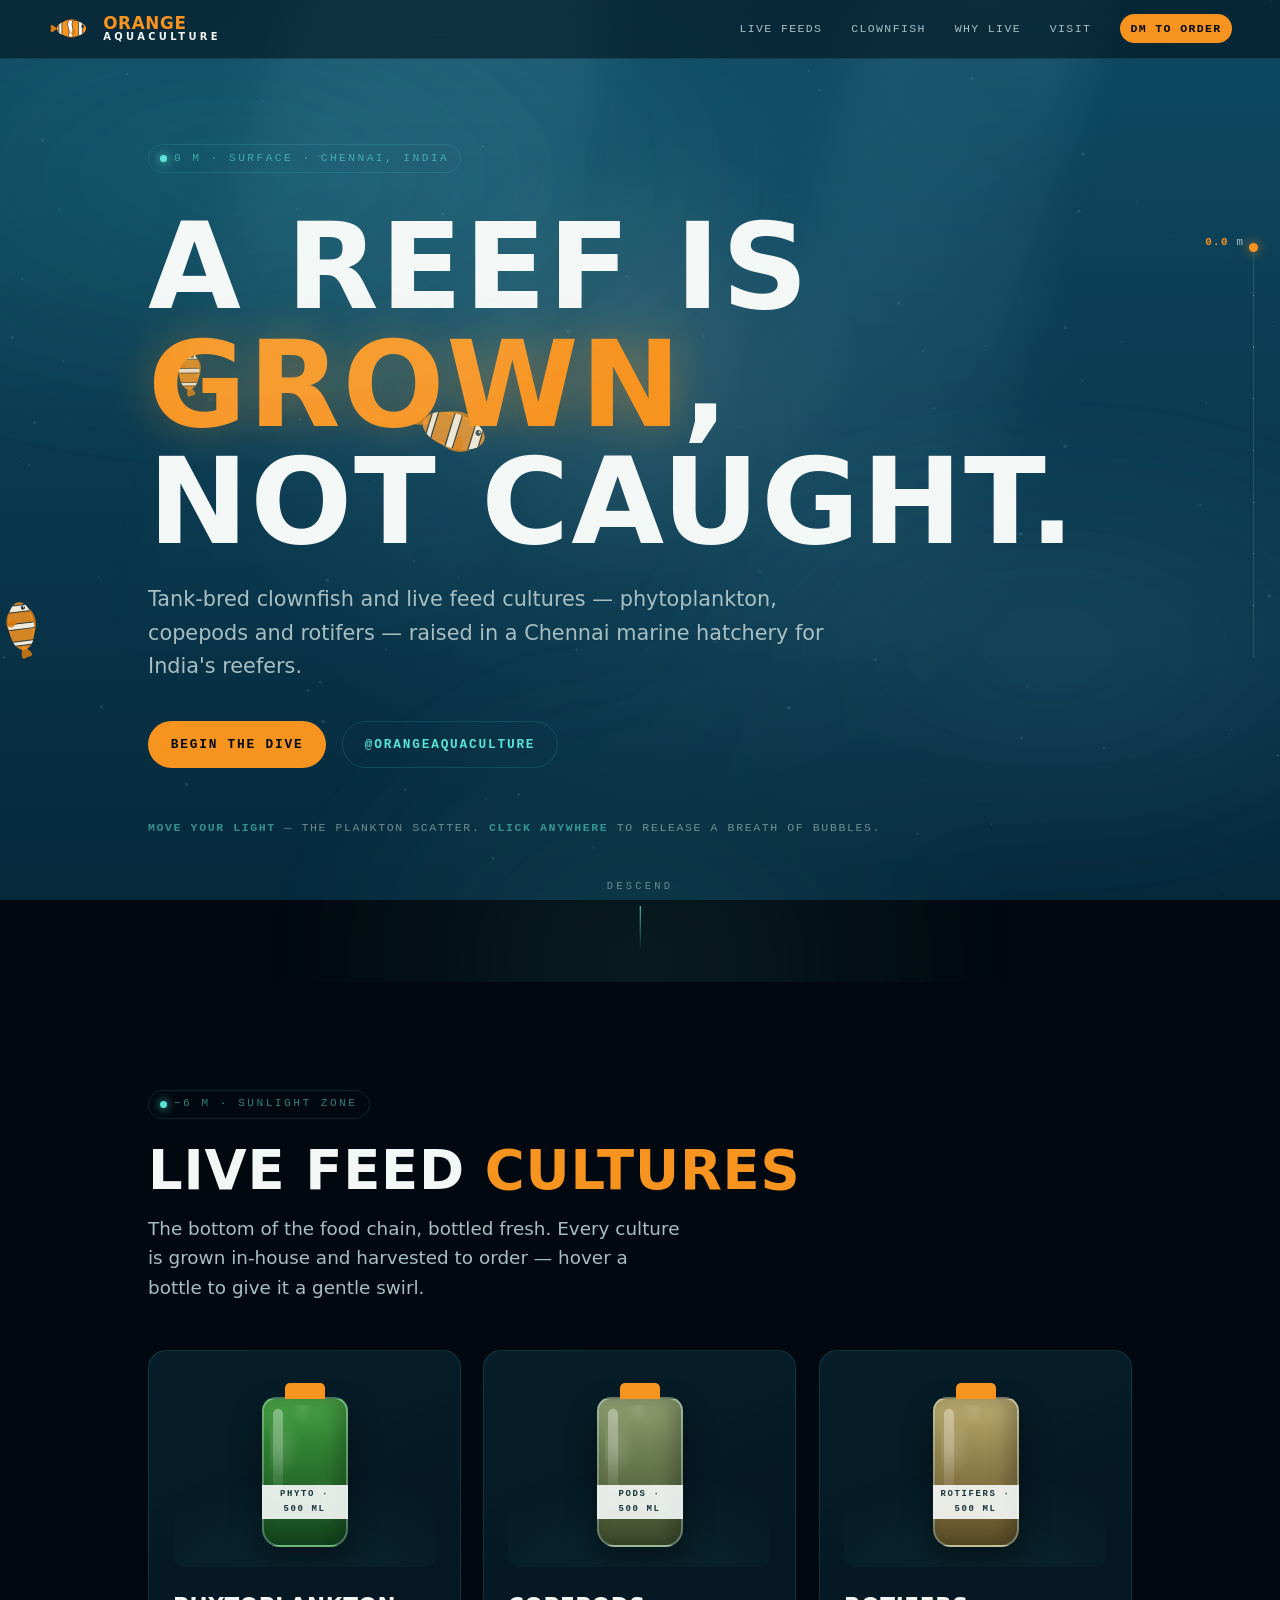
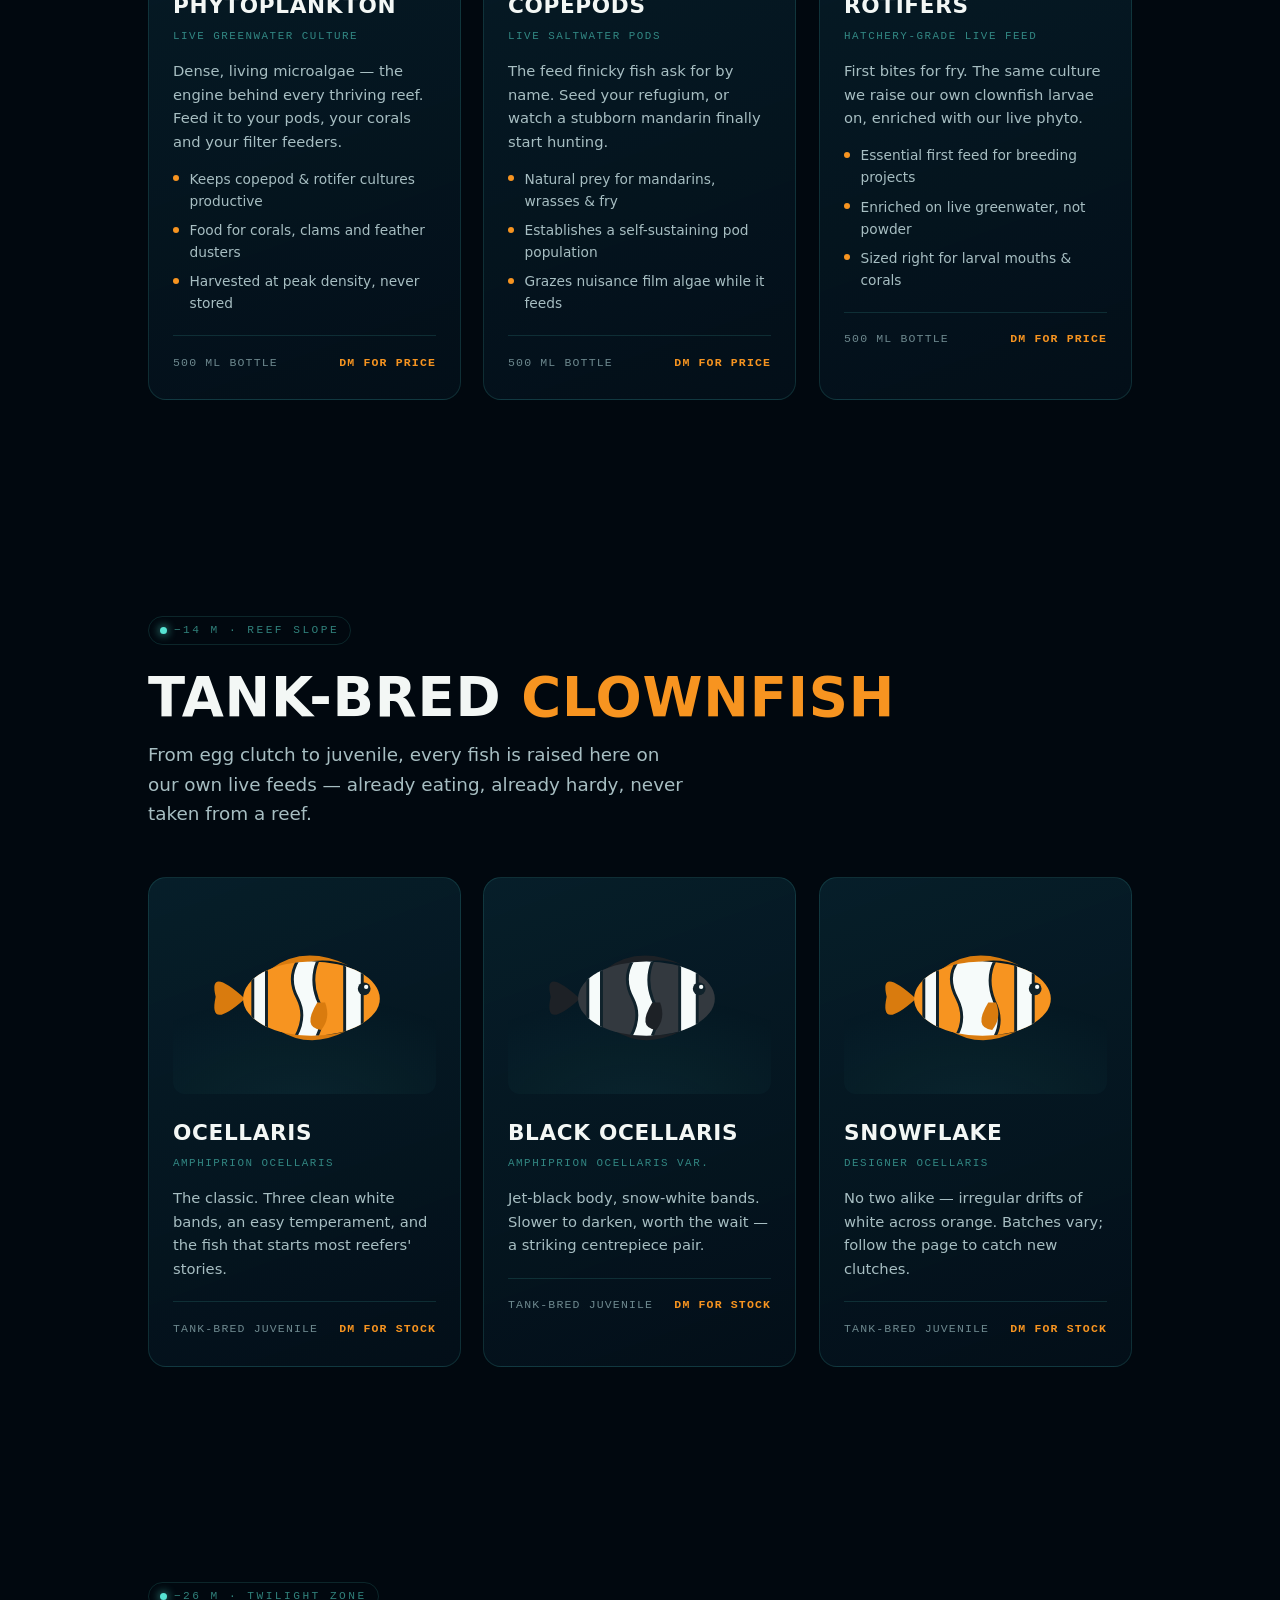
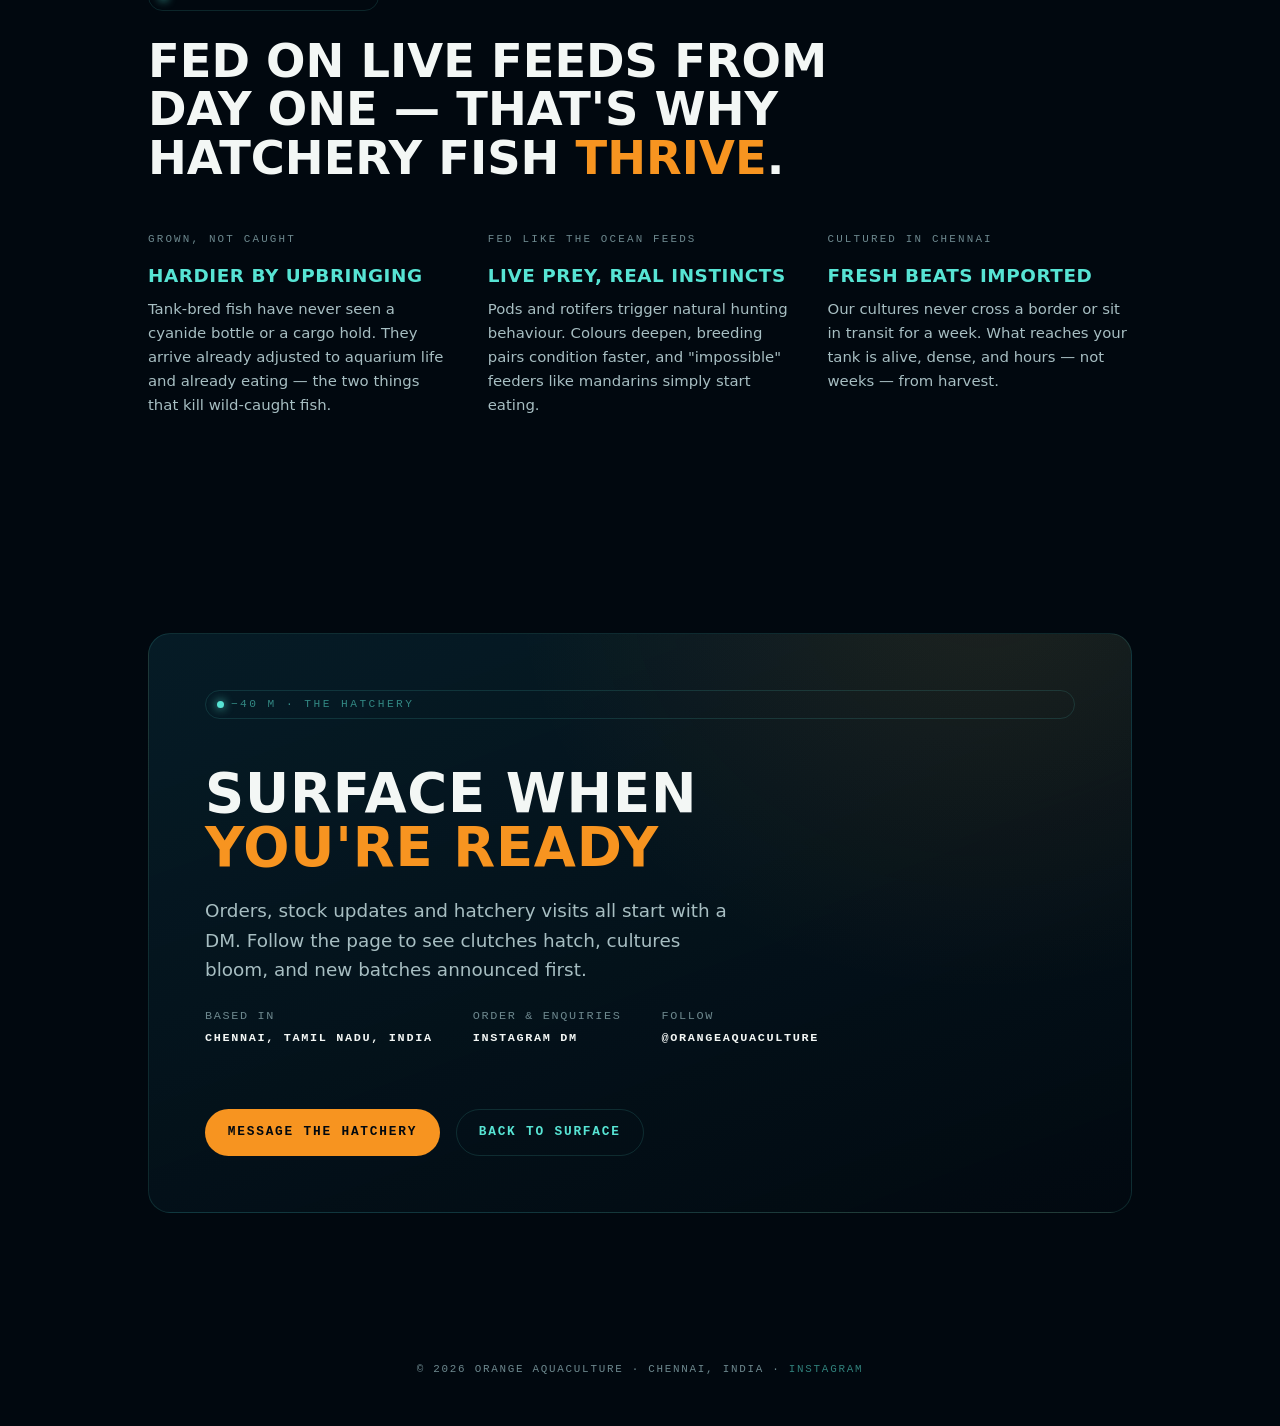
==== index.html @ 7bdb4c9e "Orange Aquaculture storefront concepts: the dive (/) and the hatchery journal (/plan-b) Co-Authored-" ====
<!doctype html>
<html lang="en">
<head>
<meta charset="utf-8">
<meta name="viewport" content="width=device-width, initial-scale=1">
<meta name="theme-color" content="#04121d">
<meta name="description" content="Orange Aquaculture — tank-bred clownfish and live feed cultures (phytoplankton, copepods, rotifers) raised in Chennai for India's marine aquarists.">
<title>Orange Aquaculture — Chennai Marine Hatchery &amp; Live Feeds</title>
<link rel="stylesheet" href="styles.css">
</head>
<body>

<div class="water" aria-hidden="true"></div>
<canvas id="sea" aria-hidden="true"></canvas>
<div class="torch" aria-hidden="true"></div>

<!-- shared defs: water refraction filter + clownfish symbol -->
<svg width="0" height="0" style="position:absolute" aria-hidden="true">
  <defs>
    <filter id="waterWobble" x="-15%" y="-15%" width="130%" height="130%">
      <feTurbulence type="fractalNoise" baseFrequency="0.014 0.026" numOctaves="2" seed="7" result="noise">
        <animate attributeName="baseFrequency" dur="7s"
          values="0.014 0.026;0.02 0.034;0.014 0.026" repeatCount="indefinite"/>
      </feTurbulence>
      <feDisplacementMap in="SourceGraphic" in2="noise" scale="9"/>
    </filter>

    <!-- nav-logo symbol: inline var() styles because CSS can't pierce <use> shadow trees -->
    <symbol id="clownfish" viewBox="0 0 210 120">
      <path style="fill:var(--fish-fin,#d97b0e)" d="M44,60 Q6,26 14,58 Q6,94 44,60 Z"/>
      <path style="fill:var(--fish-fin,#d97b0e)" d="M70,30 Q104,4 150,26 Q120,14 84,30 Z"/>
      <path style="fill:var(--fish-fin,#d97b0e)" d="M78,92 Q110,112 146,94 Q118,102 88,90 Z"/>
      <ellipse style="fill:var(--fish-body,#f79420)" cx="112" cy="60" rx="70" ry="38"/>
      <clipPath id="fishClipNav"><ellipse cx="112" cy="60" rx="70" ry="38"/></clipPath>
      <g clip-path="url(#fishClipNav)" style="fill:#f6fbfa;stroke:#10222b;stroke-width:3">
        <rect x="146" y="16" width="18" height="88" rx="9"/>
        <path d="M100,18 q-14,20 -2,42 q10,20 -4,42 l22,0 q12,-22 2,-42 q-8,-22 2,-42 Z"/>
        <rect x="52" y="26" width="14" height="70" rx="7"/>
      </g>
      <path style="fill:var(--fish-fin,#d97b0e)" d="M118,64 Q102,90 122,92 Q132,80 126,64 Z"/>
      <circle cx="166" cy="50" r="6.5" fill="#10222b"/>
      <circle cx="168" cy="48" r="2.2" fill="#f6fbfa"/>
    </symbol>
  </defs>
</svg>

<header class="nav">
  <a class="brand" href="#top" aria-label="Orange Aquaculture — home">
    <svg class="fish-svg" viewBox="0 0 210 120" aria-hidden="true"><use href="#clownfish"></use></svg>
    <span class="brand-word">
      <span class="b1">ORANGE</span>
      <span class="b2">AQUACULTURE</span>
    </span>
  </a>
  <nav class="nav-links" aria-label="Primary">
    <a href="#feeds">Live feeds</a>
    <a href="#fish">Clownfish</a>
    <a href="#why">Why live</a>
    <a href="#visit">Visit</a>
    <a class="ig" href="https://www.instagram.com/orangeaquaculture" target="_blank" rel="noopener">DM to order</a>
  </nav>
</header>

<main id="top">

  <!-- 0 m ------------------------------------------------------------ -->
  <section class="zone hero">
    <div class="caustics" aria-hidden="true"></div>
    <div class="shafts" aria-hidden="true"></div>
    <div class="hero-inner">
      <span class="zone-tag">0 m &middot; Surface &middot; Chennai, India</span>
      <h1>A reef is <span class="accent">grown</span>,<br>not caught.</h1>
      <p class="lede">Tank-bred clownfish and live feed cultures — phytoplankton, copepods and
        rotifers — raised in a Chennai marine hatchery for India's reefers.</p>
      <div class="hero-ctas">
        <a class="btn btn-primary" href="#feeds">Begin the dive</a>
        <a class="btn btn-ghost" href="https://www.instagram.com/orangeaquaculture" target="_blank" rel="noopener">@orangeaquaculture</a>
      </div>
      <p class="hero-hint"><b>Move your light</b> — the plankton scatter. <b>Click anywhere</b> to release a breath of bubbles.</p>
      <p class="hero-secret">Every reef out there began as plankton.</p>
    </div>
    <div class="scroll-cue" aria-hidden="true">Descend</div>
  </section>

  <!-- −6 m ----------------------------------------------------------- -->
  <section class="zone" id="feeds">
    <div class="zone-head">
      <span class="zone-tag reveal">−6 m &middot; Sunlight zone</span>
      <h2 class="reveal">Live feed <span class="accent">cultures</span></h2>
      <p class="lede reveal">The bottom of the food chain, bottled fresh. Every culture is grown
        in-house and harvested to order — hover a bottle to give it a gentle swirl.</p>
    </div>
    <div class="card-row">
      <article class="card reveal">
        <div class="card-art"><div class="bottle bottle--phyto"><span class="swirl"></span><span class="label">Phyto &middot; 500&nbsp;ml</span></div></div>
        <h3>Phytoplankton</h3>
        <p class="sci">Live greenwater culture</p>
        <p>Dense, living microalgae — the engine behind every thriving reef. Feed it to your pods, your corals and your filter feeders.</p>
        <ul>
          <li>Keeps copepod &amp; rotifer cultures productive</li>
          <li>Food for corals, clams and feather dusters</li>
          <li>Harvested at peak density, never stored</li>
        </ul>
        <div class="card-foot"><span class="size">500 ml bottle</span><a href="https://www.instagram.com/orangeaquaculture" target="_blank" rel="noopener">DM for price</a></div>
      </article>

      <article class="card reveal">
        <div class="card-art"><div class="bottle bottle--pods"><span class="swirl"></span><span class="label">Pods &middot; 500&nbsp;ml</span></div></div>
        <h3>Copepods</h3>
        <p class="sci">Live saltwater pods</p>
        <p>The feed finicky fish ask for by name. Seed your refugium, or watch a stubborn mandarin finally start hunting.</p>
        <ul>
          <li>Natural prey for mandarins, wrasses &amp; fry</li>
          <li>Establishes a self-sustaining pod population</li>
          <li>Grazes nuisance film algae while it feeds</li>
        </ul>
        <div class="card-foot"><span class="size">500 ml bottle</span><a href="https://www.instagram.com/orangeaquaculture" target="_blank" rel="noopener">DM for price</a></div>
      </article>

      <article class="card reveal">
        <div class="card-art"><div class="bottle bottle--roti"><span class="swirl"></span><span class="label">Rotifers &middot; 500&nbsp;ml</span></div></div>
        <h3>Rotifers</h3>
        <p class="sci">Hatchery-grade live feed</p>
        <p>First bites for fry. The same culture we raise our own clownfish larvae on, enriched with our live phyto.</p>
        <ul>
          <li>Essential first feed for breeding projects</li>
          <li>Enriched on live greenwater, not powder</li>
          <li>Sized right for larval mouths &amp; corals</li>
        </ul>
        <div class="card-foot"><span class="size">500 ml bottle</span><a href="https://www.instagram.com/orangeaquaculture" target="_blank" rel="noopener">DM for price</a></div>
      </article>
    </div>
  </section>

  <!-- −14 m ---------------------------------------------------------- -->
  <section class="zone" id="fish">
    <div class="zone-head">
      <span class="zone-tag reveal">−14 m &middot; Reef slope</span>
      <h2 class="reveal">Tank-bred <span class="accent">clownfish</span></h2>
      <p class="lede reveal">From egg clutch to juvenile, every fish is raised here on our own live
        feeds — already eating, already hardy, never taken from a reef.</p>
    </div>
    <div class="card-row">
      <article class="card reveal">
        <div class="card-art">
          <svg class="fish-svg" viewBox="0 0 210 120" role="img" aria-label="Ocellaris clownfish illustration">
            <g class="tail-g"><path class="fin" d="M44,60 Q6,26 14,58 Q6,94 44,60 Z"/></g>
            <path class="fin" d="M70,30 Q104,4 150,26 Q120,14 84,30 Z"/>
            <path class="fin" d="M78,92 Q110,112 146,94 Q118,102 88,90 Z"/>
            <ellipse class="body" cx="112" cy="60" rx="70" ry="38"/>
            <clipPath id="fc1"><ellipse cx="112" cy="60" rx="70" ry="38"/></clipPath>
            <g clip-path="url(#fc1)">
              <rect class="band" x="146" y="16" width="18" height="88" rx="9"/>
              <path class="band band-mid" d="M100,18 q-14,20 -2,42 q10,20 -4,42 l22,0 q12,-22 2,-42 q-8,-22 2,-42 Z"/>
              <path class="band snow" d="M92,16 q-20,18 -6,44 q12,24 -6,46 l40,0 q16,-20 4,-44 q-10,-26 4,-46 Z"/>
              <rect class="band" x="52" y="26" width="14" height="70" rx="7"/>
            </g>
            <g class="fin-p"><path class="fin" d="M118,64 Q102,90 122,92 Q132,80 126,64 Z"/></g>
            <circle cx="166" cy="50" r="6.5" fill="#10222b"/>
            <circle cx="168" cy="48" r="2.2" fill="#f6fbfa"/>
          </svg>
        </div>
        <h3>Ocellaris</h3>
        <p class="sci">Amphiprion ocellaris</p>
        <p>The classic. Three clean white bands, an easy temperament, and the fish that starts most reefers' stories.</p>
        <div class="card-foot"><span class="size">Tank-bred juvenile</span><a href="https://www.instagram.com/orangeaquaculture" target="_blank" rel="noopener">DM for stock</a></div>
      </article>

      <article class="card card--black reveal">
        <div class="card-art">
          <svg class="fish-svg" viewBox="0 0 210 120" role="img" aria-label="Black Ocellaris clownfish illustration">
            <g class="tail-g"><path class="fin" d="M44,60 Q6,26 14,58 Q6,94 44,60 Z"/></g>
            <path class="fin" d="M70,30 Q104,4 150,26 Q120,14 84,30 Z"/>
            <path class="fin" d="M78,92 Q110,112 146,94 Q118,102 88,90 Z"/>
            <ellipse class="body" cx="112" cy="60" rx="70" ry="38"/>
            <clipPath id="fc2"><ellipse cx="112" cy="60" rx="70" ry="38"/></clipPath>
            <g clip-path="url(#fc2)">
              <rect class="band" x="146" y="16" width="18" height="88" rx="9"/>
              <path class="band band-mid" d="M100,18 q-14,20 -2,42 q10,20 -4,42 l22,0 q12,-22 2,-42 q-8,-22 2,-42 Z"/>
              <path class="band snow" d="M92,16 q-20,18 -6,44 q12,24 -6,46 l40,0 q16,-20 4,-44 q-10,-26 4,-46 Z"/>
              <rect class="band" x="52" y="26" width="14" height="70" rx="7"/>
            </g>
            <g class="fin-p"><path class="fin" d="M118,64 Q102,90 122,92 Q132,80 126,64 Z"/></g>
            <circle cx="166" cy="50" r="6.5" fill="#10222b"/>
            <circle cx="168" cy="48" r="2.2" fill="#f6fbfa"/>
          </svg>
        </div>
        <h3>Black Ocellaris</h3>
        <p class="sci">Amphiprion ocellaris var.</p>
        <p>Jet-black body, snow-white bands. Slower to darken, worth the wait — a striking centrepiece pair.</p>
        <div class="card-foot"><span class="size">Tank-bred juvenile</span><a href="https://www.instagram.com/orangeaquaculture" target="_blank" rel="noopener">DM for stock</a></div>
      </article>

      <article class="card card--snow reveal">
        <div class="card-art">
          <svg class="fish-svg" viewBox="0 0 210 120" role="img" aria-label="Snowflake clownfish illustration">
            <g class="tail-g"><path class="fin" d="M44,60 Q6,26 14,58 Q6,94 44,60 Z"/></g>
            <path class="fin" d="M70,30 Q104,4 150,26 Q120,14 84,30 Z"/>
            <path class="fin" d="M78,92 Q110,112 146,94 Q118,102 88,90 Z"/>
            <ellipse class="body" cx="112" cy="60" rx="70" ry="38"/>
            <clipPath id="fc3"><ellipse cx="112" cy="60" rx="70" ry="38"/></clipPath>
            <g clip-path="url(#fc3)">
              <rect class="band" x="146" y="16" width="18" height="88" rx="9"/>
              <path class="band band-mid" d="M100,18 q-14,20 -2,42 q10,20 -4,42 l22,0 q12,-22 2,-42 q-8,-22 2,-42 Z"/>
              <path class="band snow" d="M92,16 q-20,18 -6,44 q12,24 -6,46 l40,0 q16,-20 4,-44 q-10,-26 4,-46 Z"/>
              <rect class="band" x="52" y="26" width="14" height="70" rx="7"/>
            </g>
            <g class="fin-p"><path class="fin" d="M118,64 Q102,90 122,92 Q132,80 126,64 Z"/></g>
            <circle cx="166" cy="50" r="6.5" fill="#10222b"/>
            <circle cx="168" cy="48" r="2.2" fill="#f6fbfa"/>
          </svg>
        </div>
        <h3>Snowflake</h3>
        <p class="sci">Designer ocellaris</p>
        <p>No two alike — irregular drifts of white across orange. Batches vary; follow the page to catch new clutches.</p>
        <div class="card-foot"><span class="size">Tank-bred juvenile</span><a href="https://www.instagram.com/orangeaquaculture" target="_blank" rel="noopener">DM for stock</a></div>
      </article>
    </div>
  </section>

  <!-- −26 m ---------------------------------------------------------- -->
  <section class="zone" id="why">
    <span class="zone-tag reveal">−26 m &middot; Twilight zone</span>
    <p class="pull reveal">Fed on live feeds from day one — that's why hatchery fish <span class="accent">thrive</span>.</p>
    <div class="why-grid">
      <div class="reveal">
        <span class="n">GROWN, NOT CAUGHT</span>
        <h3>Hardier by upbringing</h3>
        <p>Tank-bred fish have never seen a cyanide bottle or a cargo hold. They arrive already
          adjusted to aquarium life and already eating — the two things that kill wild-caught fish.</p>
      </div>
      <div class="reveal">
        <span class="n">FED LIKE THE OCEAN FEEDS</span>
        <h3>Live prey, real instincts</h3>
        <p>Pods and rotifers trigger natural hunting behaviour. Colours deepen, breeding pairs
          condition faster, and "impossible" feeders like mandarins simply start eating.</p>
      </div>
      <div class="reveal">
        <span class="n">CULTURED IN CHENNAI</span>
        <h3>Fresh beats imported</h3>
        <p>Our cultures never cross a border or sit in transit for a week. What reaches your tank
          is alive, dense, and hours — not weeks — from harvest.</p>
      </div>
    </div>
  </section>

  <!-- −40 m ---------------------------------------------------------- -->
  <section class="zone" id="visit">
    <div class="visit-card reveal">
      <span class="zone-tag">−40 m &middot; The hatchery</span>
      <h2>Surface when <span class="accent">you're ready</span></h2>
      <p class="lede">Orders, stock updates and hatchery visits all start with a DM. Follow the
        page to see clutches hatch, cultures bloom, and new batches announced first.</p>
      <div class="visit-meta">
        <span>Based in<b>Chennai, Tamil Nadu, India</b></span>
        <span>Order &amp; enquiries<b>Instagram DM</b></span>
        <span>Follow<b>@orangeaquaculture</b></span>
      </div>
      <div class="hero-ctas">
        <a class="btn btn-primary" href="https://www.instagram.com/orangeaquaculture" target="_blank" rel="noopener">Message the hatchery</a>
        <a class="btn btn-ghost" href="#top">Back to surface</a>
      </div>
    </div>
  </section>

</main>

<footer>
  &copy; 2026 Orange Aquaculture &middot; Chennai, India &middot;
  <a href="https://www.instagram.com/orangeaquaculture" target="_blank" rel="noopener">Instagram</a>
</footer>

<aside class="gauge" aria-hidden="true">
  <div class="gauge-track"></div>
  <div class="gauge-marker" id="gaugeMarker">
    <span class="gauge-read"><b id="depthNum">0.0</b>&nbsp;m</span>
  </div>
</aside>

<script src="app.js"></script>
</body>
</html>
---- styles.css ----
/* ORANGE AQUACULTURE — "The Dive" storefront
   Single committed dark theme: the page IS the water column. */

:root {
  --abyss: #04121d;
  --abyss-deep: #01080f;
  --lagoon: #0e3a4a;
  --cyan: #57e4d4;
  --cyan-dim: rgba(87, 228, 212, 0.55);
  --orange: #f79420;
  --orange-deep: #d97b0e;
  --foam: #f3f7f5;
  --seafog: #a7bec2;
  --seafog-dim: #6d888e;
  --line: rgba(87, 228, 212, 0.14);

  --display: "Avenir Next Condensed", "Arial Narrow", "Helvetica Neue", system-ui, sans-serif;
  --body: "Avenir Next", "Segoe UI", system-ui, -apple-system, sans-serif;
  --mono: ui-monospace, "SF Mono", "Cascadia Code", Menlo, Consolas, monospace;

  --mx: 50vw;
  --my: 40vh;
}

* { box-sizing: border-box; margin: 0; padding: 0; }

html { scroll-behavior: smooth; }

body {
  font-family: var(--body);
  color: var(--seafog);
  background: var(--abyss-deep);
  overflow-x: hidden;
  line-height: 1.6;
}

::selection { background: var(--orange); color: var(--abyss-deep); }

a { color: var(--cyan); text-decoration: none; }
a:focus-visible, button:focus-visible {
  outline: 2px solid var(--cyan);
  outline-offset: 3px;
  border-radius: 4px;
}

/* ---------- fixed water column layers ---------- */

.water {
  position: fixed;
  inset: 0;
  z-index: 0;
  background: linear-gradient(#0e4a63, #06283b);
}

#sea {
  position: fixed;
  inset: 0;
  z-index: 1;
  pointer-events: none;
}

.torch {
  position: fixed;
  left: 0;
  top: 0;
  width: 920px;
  height: 920px;
  margin: -460px 0 0 -460px;
  z-index: 3;
  pointer-events: none;
  mix-blend-mode: screen;
  background:
    radial-gradient(circle, rgba(255, 205, 130, 0.10) 0%, transparent 34%),
    radial-gradient(circle, rgba(110, 220, 255, 0.13) 0%, rgba(110, 220, 255, 0.05) 42%, transparent 68%);
  transform: translate(var(--mx), var(--my));
  will-change: transform;
}

/* ---------- nav ---------- */

.nav {
  position: fixed;
  top: 0;
  left: 0;
  right: 0;
  z-index: 20;
  display: flex;
  align-items: center;
  justify-content: space-between;
  gap: 1.5rem;
  padding: 0.9rem clamp(1.2rem, 4vw, 3rem);
  background: rgba(2, 12, 20, 0.55);
  -webkit-backdrop-filter: blur(14px);
  backdrop-filter: blur(14px);
  border-bottom: 1px solid var(--line);
}

.brand {
  display: flex;
  align-items: center;
  gap: 0.7rem;
  color: var(--foam);
}

.brand svg.fish-svg { width: 44px; max-width: 44px; height: auto; flex: none; }

.brand-word {
  font-family: var(--display);
  line-height: 1.05;
  letter-spacing: 0.04em;
}
.brand-word .b1 {
  display: block;
  font-size: 1.05rem;
  font-weight: 800;
  color: var(--orange);
}
.brand-word .b2 {
  display: block;
  font-size: 0.62rem;
  font-weight: 600;
  letter-spacing: 0.34em;
  color: var(--foam);
}

.nav-links {
  display: flex;
  align-items: center;
  gap: clamp(0.8rem, 2.5vw, 1.8rem);
  font-family: var(--mono);
  font-size: 0.72rem;
  letter-spacing: 0.12em;
  text-transform: uppercase;
}
.nav-links a { color: var(--seafog); }
.nav-links a:hover { color: var(--cyan); }
.nav-links .ig {
  color: var(--abyss-deep);
  background: var(--orange);
  padding: 0.45em 0.9em;
  border-radius: 999px;
  font-weight: 700;
}
.nav-links .ig:hover { background: var(--foam); color: var(--abyss-deep); }

@media (max-width: 720px) {
  .nav-links a:not(.ig) { display: none; }
}

/* ---------- layout ---------- */

main { position: relative; z-index: 4; }

.zone {
  position: relative;
  max-width: 1080px;
  margin: 0 auto;
  padding: clamp(5rem, 12vh, 9rem) clamp(1.2rem, 5vw, 3rem);
}

.zone-tag {
  display: inline-flex;
  align-items: center;
  gap: 0.6em;
  font-family: var(--mono);
  font-size: 0.7rem;
  letter-spacing: 0.22em;
  text-transform: uppercase;
  color: var(--cyan-dim);
  border: 1px solid var(--line);
  border-radius: 999px;
  padding: 0.4em 1em;
  margin-bottom: 1.6rem;
}
.zone-tag::before {
  content: "";
  width: 7px;
  height: 7px;
  border-radius: 50%;
  background: var(--cyan);
  box-shadow: 0 0 10px var(--cyan);
}

h1, h2 {
  font-family: var(--display);
  font-weight: 800;
  text-transform: uppercase;
  color: var(--foam);
  letter-spacing: 0.015em;
  line-height: 0.98;
  text-wrap: balance;
}

h2 { font-size: clamp(2rem, 5.5vw, 3.4rem); margin-bottom: 1rem; }

.lede {
  max-width: 46ch;
  font-size: clamp(1rem, 1.6vw, 1.15rem);
  color: var(--seafog);
}

.accent { color: var(--orange); }

/* ---------- hero ---------- */

.hero {
  min-height: 100svh;
  max-width: none;
  display: flex;
  flex-direction: column;
  justify-content: center;
  padding-top: 9rem;
  overflow: hidden;
}

.hero-inner {
  max-width: 1080px;
  margin: 0 auto;
  width: 100%;
  padding: 0 clamp(1.2rem, 5vw, 3rem);
}

.hero h1 {
  font-size: clamp(2.4rem, 10.5vw, 7.5rem);
  margin: 0.6rem 0 1.4rem;
}
.hero h1 .accent { text-shadow: 0 0 42px rgba(247, 148, 32, 0.35); }

.hero .lede { font-size: clamp(1.05rem, 1.9vw, 1.3rem); max-width: 52ch; }

.hero-ctas {
  display: flex;
  flex-wrap: wrap;
  gap: 1rem;
  margin-top: 2.4rem;
}

.btn {
  display: inline-flex;
  align-items: center;
  gap: 0.6em;
  font-family: var(--mono);
  font-size: 0.8rem;
  font-weight: 700;
  letter-spacing: 0.14em;
  text-transform: uppercase;
  padding: 0.95em 1.7em;
  border-radius: 999px;
  border: 1px solid transparent;
  cursor: pointer;
  transition: transform 0.25s ease, box-shadow 0.25s ease, background 0.25s ease, color 0.25s ease;
}
.btn-primary {
  background: var(--orange);
  color: var(--abyss-deep);
  box-shadow: 0 0 0 rgba(247, 148, 32, 0);
}
.btn-primary:hover {
  transform: translateY(-2px);
  box-shadow: 0 8px 34px rgba(247, 148, 32, 0.35);
}
.btn-ghost {
  border-color: var(--line);
  color: var(--cyan);
}
.btn-ghost:hover { background: rgba(87, 228, 212, 0.08); transform: translateY(-2px); }

.hero-hint {
  margin-top: 3.2rem;
  font-family: var(--mono);
  font-size: 0.72rem;
  letter-spacing: 0.14em;
  text-transform: uppercase;
  color: var(--seafog-dim);
}
.hero-hint b { color: var(--cyan-dim); font-weight: 600; }

/* secret line — readable only under the torch */
.hero-secret {
  margin-top: 1.1rem;
  font-family: var(--mono);
  font-size: 0.72rem;
  letter-spacing: 0.2em;
  text-transform: uppercase;
  color: var(--cyan);
  -webkit-mask-image: radial-gradient(180px circle at var(--smx, -500px) var(--smy, -500px), #000 30%, transparent 75%);
  mask-image: radial-gradient(180px circle at var(--smx, -500px) var(--smy, -500px), #000 30%, transparent 75%);
}

/* caustic light + sun shafts, hero only */
.caustics { position: absolute; inset: 0; pointer-events: none; overflow: hidden; }
.caustics::before,
.caustics::after {
  content: "";
  position: absolute;
  inset: -30%;
  mix-blend-mode: screen;
  background:
    radial-gradient(38% 26% at 30% 30%, rgba(87, 228, 212, 0.07), transparent 70%),
    radial-gradient(30% 22% at 70% 60%, rgba(120, 220, 255, 0.06), transparent 70%),
    radial-gradient(26% 30% at 50% 80%, rgba(87, 228, 212, 0.05), transparent 70%);
  filter: blur(28px);
  animation: drift1 26s ease-in-out infinite alternate;
}
.caustics::after {
  animation: drift2 34s ease-in-out infinite alternate;
  opacity: 0.8;
}
@keyframes drift1 {
  from { transform: translate(-4%, -3%) scale(1); }
  to   { transform: translate(5%, 4%) scale(1.12); }
}
@keyframes drift2 {
  from { transform: translate(4%, 2%) scale(1.1) rotate(2deg); }
  to   { transform: translate(-5%, -4%) scale(1) rotate(-2deg); }
}

.shafts { position: absolute; inset: 0; pointer-events: none; overflow: hidden; }
.shafts::before,
.shafts::after {
  content: "";
  position: absolute;
  top: -12%;
  width: 26vw;
  height: 130%;
  background: linear-gradient(rgba(160, 230, 255, 0.10), transparent 62%);
  transform: skewX(-14deg);
  filter: blur(24px);
  mix-blend-mode: screen;
  animation: shaft 11s ease-in-out infinite alternate;
}
.shafts::before { left: 12%; }
.shafts::after { left: 58%; width: 18vw; animation-delay: -5s; animation-duration: 14s; }
@keyframes shaft {
  from { opacity: 0.45; transform: skewX(-14deg) translateX(0); }
  to   { opacity: 1; transform: skewX(-11deg) translateX(3vw); }
}

.scroll-cue {
  position: absolute;
  left: 50%;
  bottom: 2rem;
  transform: translateX(-50%);
  font-family: var(--mono);
  font-size: 0.66rem;
  letter-spacing: 0.3em;
  text-transform: uppercase;
  color: var(--seafog-dim);
  display: flex;
  flex-direction: column;
  align-items: center;
  gap: 0.7rem;
}
.scroll-cue::after {
  content: "";
  width: 1px;
  height: 44px;
  background: linear-gradient(var(--cyan), transparent);
  animation: cue 2.2s ease-in-out infinite;
}
@keyframes cue {
  0%, 100% { transform: scaleY(0.5); opacity: 0.4; transform-origin: top; }
  50% { transform: scaleY(1); opacity: 1; }
}

/* ---------- section headers ---------- */

.zone-head { margin-bottom: 3rem; }
.zone-head .lede { margin-top: 0.6rem; }

/* ---------- cards ---------- */

.card-row {
  display: grid;
  grid-template-columns: repeat(auto-fit, minmax(260px, 1fr));
  gap: 1.4rem;
}

.card {
  position: relative;
  border: 1px solid var(--line);
  border-radius: 18px;
  background: linear-gradient(160deg, rgba(14, 58, 74, 0.45), rgba(4, 18, 29, 0.7));
  padding: 1.6rem 1.5rem 1.7rem;
  transform-style: preserve-3d;
  transition: border-color 0.3s ease, box-shadow 0.3s ease;
  will-change: transform;
}
.card:hover {
  border-color: rgba(87, 228, 212, 0.4);
  box-shadow:
    0 24px 60px rgba(0, 0, 0, 0.45),
    0 0 40px rgba(87, 228, 212, 0.10) inset;
}

.card-art {
  height: 190px;
  display: flex;
  align-items: center;
  justify-content: center;
  margin-bottom: 1.4rem;
  border-radius: 12px;
  background: radial-gradient(120% 90% at 50% 110%, rgba(87, 228, 212, 0.07), transparent 70%);
  overflow: hidden;
}
@media (prefers-reduced-motion: no-preference) {
  .card:hover .card-art { filter: url(#waterWobble); }
}

/* rising bubbles on card hover */
.card::before,
.card::after {
  content: "";
  position: absolute;
  bottom: 1rem;
  width: 7px;
  height: 7px;
  border-radius: 50%;
  border: 1px solid rgba(180, 240, 255, 0.55);
  background: rgba(180, 240, 255, 0.08);
  opacity: 0;
  pointer-events: none;
}
.card::before { left: 22%; }
.card::after { right: 18%; width: 5px; height: 5px; }
@media (prefers-reduced-motion: no-preference) {
  .card:hover::before { animation: bubbleUp 1.6s ease-in 0.1s infinite; }
  .card:hover::after { animation: bubbleUp 2s ease-in 0.6s infinite; }
}
@keyframes bubbleUp {
  0% { opacity: 0; transform: translateY(0) translateX(0); }
  15% { opacity: 1; }
  100% { opacity: 0; transform: translateY(-150px) translateX(8px); }
}

.card h3 {
  font-family: var(--display);
  font-weight: 800;
  text-transform: uppercase;
  letter-spacing: 0.03em;
  font-size: 1.35rem;
  color: var(--foam);
}
.card .sci {
  font-family: var(--mono);
  font-size: 0.68rem;
  letter-spacing: 0.14em;
  color: var(--cyan-dim);
  text-transform: uppercase;
  margin: 0.25rem 0 0.9rem;
}
.card p { font-size: 0.92rem; }

.card ul {
  list-style: none;
  margin-top: 0.9rem;
  display: grid;
  gap: 0.45rem;
  font-size: 0.86rem;
}
.card li {
  padding-left: 1.2em;
  position: relative;
}
.card li::before {
  content: "";
  position: absolute;
  left: 0;
  top: 0.55em;
  width: 6px;
  height: 6px;
  border-radius: 50%;
  background: var(--orange);
}

.card-foot {
  display: flex;
  align-items: center;
  justify-content: space-between;
  margin-top: 1.3rem;
  padding-top: 1.1rem;
  border-top: 1px solid var(--line);
  font-family: var(--mono);
  font-size: 0.72rem;
  letter-spacing: 0.1em;
  text-transform: uppercase;
}
.card-foot .size { color: var(--seafog-dim); }
.card-foot a { color: var(--orange); font-weight: 700; }
.card-foot a:hover { color: var(--foam); }

/* ---------- culture bottles (CSS illustration) ---------- */

.bottle {
  position: relative;
  width: 86px;
  height: 150px;
  border-radius: 14px 14px 18px 18px;
  background:
    linear-gradient(rgba(255, 255, 255, 0.06), rgba(255, 255, 255, 0) 30%),
    var(--liquid, linear-gradient(#2e7d32, #1b4d20));
  border: 2px solid rgba(200, 240, 255, 0.28);
  box-shadow: 0 14px 30px rgba(0, 0, 0, 0.45), inset -8px 0 18px rgba(0, 0, 0, 0.25);
  transition: transform 0.4s ease;
}
.bottle::before { /* cap */
  content: "";
  position: absolute;
  top: -16px;
  left: 50%;
  transform: translateX(-50%);
  width: 40px;
  height: 16px;
  border-radius: 5px 5px 0 0;
  background: var(--orange);
}
.bottle::after { /* glass highlight */
  content: "";
  position: absolute;
  top: 10px;
  left: 9px;
  width: 10px;
  height: 70%;
  border-radius: 999px;
  background: linear-gradient(rgba(255, 255, 255, 0.35), transparent);
}
.bottle .label {
  position: absolute;
  left: -2px;
  right: -2px;
  bottom: 26px;
  padding: 0.3em 0;
  text-align: center;
  background: rgba(243, 247, 245, 0.92);
  color: #16323a;
  font-family: var(--mono);
  font-size: 0.56rem;
  font-weight: 700;
  letter-spacing: 0.18em;
  text-transform: uppercase;
}
.bottle .swirl {
  position: absolute;
  inset: 6px;
  border-radius: inherit;
  overflow: hidden;
  opacity: 0.85;
}
.bottle .swirl::before {
  content: "";
  position: absolute;
  inset: -40%;
  background:
    radial-gradient(24% 18% at 30% 40%, rgba(255, 255, 255, 0.16), transparent 70%),
    radial-gradient(18% 14% at 66% 62%, rgba(255, 255, 255, 0.12), transparent 70%),
    radial-gradient(12% 10% at 48% 24%, rgba(255, 255, 255, 0.10), transparent 70%);
}
@media (prefers-reduced-motion: no-preference) {
  .card:hover .bottle { transform: rotate(-4deg) translateY(-4px); }
  .card:hover .bottle .swirl::before { animation: swirl 3.2s linear infinite; }
}
@keyframes swirl {
  from { transform: rotate(0deg); }
  to { transform: rotate(360deg); }
}

.bottle--phyto { --liquid: linear-gradient(#3f9e3c, #14461f); }
.bottle--pods { --liquid: linear-gradient(#8a9c6a, #3c4a2a); }
.bottle--roti { --liquid: linear-gradient(#b9a86a, #5c4d26); }

/* ---------- clownfish cards ---------- */

.fish-svg { width: 78%; max-width: 240px; height: auto; overflow: visible; }

.fish-svg .body { fill: var(--fish-body, var(--orange)); }
.fish-svg .fin { fill: var(--fish-fin, var(--orange-deep)); }
.fish-svg .band { fill: #f6fbfa; stroke: #10222b; stroke-width: 3; }
.fish-svg .snow { display: none; }

.card--black .fish-svg { --fish-body: #33393f; --fish-fin: #1d2126; }
.card--snow .fish-svg .band-mid { display: none; }
.card--snow .fish-svg .snow { display: block; }

.fish-svg .tail-g { transform-origin: 36px 60px; }
.fish-svg .fin-p { transform-origin: 118px 66px; }
@media (prefers-reduced-motion: no-preference) {
  .card:hover .fish-svg { animation: nudge 1.1s ease-in-out infinite alternate; }
  .card:hover .fish-svg .tail-g { animation: wag 0.45s ease-in-out infinite alternate; }
  .card:hover .fish-svg .fin-p { animation: flap 0.6s ease-in-out infinite alternate; }
}
@keyframes wag { from { transform: rotate(-14deg); } to { transform: rotate(14deg); } }
@keyframes flap { from { transform: rotate(-10deg); } to { transform: rotate(16deg); } }
@keyframes nudge { from { transform: translateX(-5px); } to { transform: translateX(7px) translateY(-3px); } }

/* ---------- why (educational strip) ---------- */

.pull {
  font-family: var(--display);
  font-weight: 800;
  text-transform: uppercase;
  font-size: clamp(1.7rem, 4.5vw, 2.9rem);
  line-height: 1.05;
  color: var(--foam);
  max-width: 22ch;
  margin-bottom: 3rem;
  text-wrap: balance;
}

.why-grid {
  display: grid;
  grid-template-columns: repeat(auto-fit, minmax(240px, 1fr));
  gap: 2.2rem;
}
.why-grid h3 {
  font-family: var(--display);
  text-transform: uppercase;
  letter-spacing: 0.03em;
  font-size: 1.15rem;
  color: var(--cyan);
  margin-bottom: 0.5rem;
}
.why-grid p { font-size: 0.93rem; }
.why-grid .n {
  font-family: var(--mono);
  font-size: 0.68rem;
  letter-spacing: 0.2em;
  color: var(--seafog-dim);
  display: block;
  margin-bottom: 0.8rem;
}

/* ---------- visit ---------- */

.visit-card {
  border: 1px solid var(--line);
  border-radius: 22px;
  padding: clamp(2rem, 5vw, 3.5rem);
  background:
    radial-gradient(80% 120% at 85% -10%, rgba(247, 148, 32, 0.10), transparent 60%),
    linear-gradient(160deg, rgba(14, 58, 74, 0.4), rgba(2, 10, 17, 0.8));
  display: grid;
  gap: 1.4rem;
}
.visit-card h2 { margin-bottom: 0; }
.visit-meta {
  display: flex;
  flex-wrap: wrap;
  gap: 1.5rem 2.5rem;
  font-family: var(--mono);
  font-size: 0.74rem;
  letter-spacing: 0.14em;
  text-transform: uppercase;
  color: var(--seafog-dim);
}
.visit-meta b { color: var(--foam); font-weight: 600; display: block; margin-top: 0.3em; }

/* ---------- footer ---------- */

footer {
  position: relative;
  z-index: 4;
  padding: 2.5rem clamp(1.2rem, 5vw, 3rem) 3rem;
  text-align: center;
  font-family: var(--mono);
  font-size: 0.68rem;
  letter-spacing: 0.16em;
  text-transform: uppercase;
  color: var(--seafog-dim);
}
footer a { color: var(--cyan-dim); }

/* ---------- depth gauge ---------- */

.gauge {
  position: fixed;
  right: clamp(0.8rem, 2vw, 1.6rem);
  top: 50%;
  transform: translateY(-50%);
  height: 46vh;
  z-index: 6;
  display: flex;
  align-items: stretch;
  gap: 0.7rem;
  pointer-events: none;
}
.gauge-track {
  width: 1px;
  background:
    repeating-linear-gradient(
      rgba(167, 190, 194, 0.5) 0 1px,
      transparent 1px calc(46vh / 8)
    ),
    rgba(167, 190, 194, 0.18);
}
.gauge-marker {
  position: absolute;
  left: -4px;
  top: 0;
  width: 9px;
  height: 9px;
  border-radius: 50%;
  background: var(--orange);
  box-shadow: 0 0 12px rgba(247, 148, 32, 0.8);
}
.gauge-read {
  position: absolute;
  right: 14px;
  top: 0;
  transform: translateY(-50%);
  font-family: var(--mono);
  font-size: 0.68rem;
  letter-spacing: 0.12em;
  color: var(--seafog);
  white-space: nowrap;
  font-variant-numeric: tabular-nums;
}
.gauge-read b { color: var(--orange); font-weight: 700; }
@media (max-width: 900px) { .gauge { display: none; } }

/* ---------- reveal on scroll ---------- */

.reveal {
  opacity: 0;
  transform: translateY(26px);
  filter: blur(6px);
  transition: opacity 0.9s ease, transform 0.9s ease, filter 0.9s ease;
}
.reveal.in { opacity: 1; transform: none; filter: none; }
.reveal:nth-child(2) { transition-delay: 0.12s; }
.reveal:nth-child(3) { transition-delay: 0.24s; }
.reveal:nth-child(4) { transition-delay: 0.36s; }

/* ---------- reduced motion ---------- */

@media (prefers-reduced-motion: reduce) {
  html { scroll-behavior: auto; }
  .caustics::before, .caustics::after,
  .shafts::before, .shafts::after,
  .scroll-cue::after { animation: none; }
  .torch { display: none; }
  .reveal { opacity: 1; transform: none; filter: none; transition: none; }
}
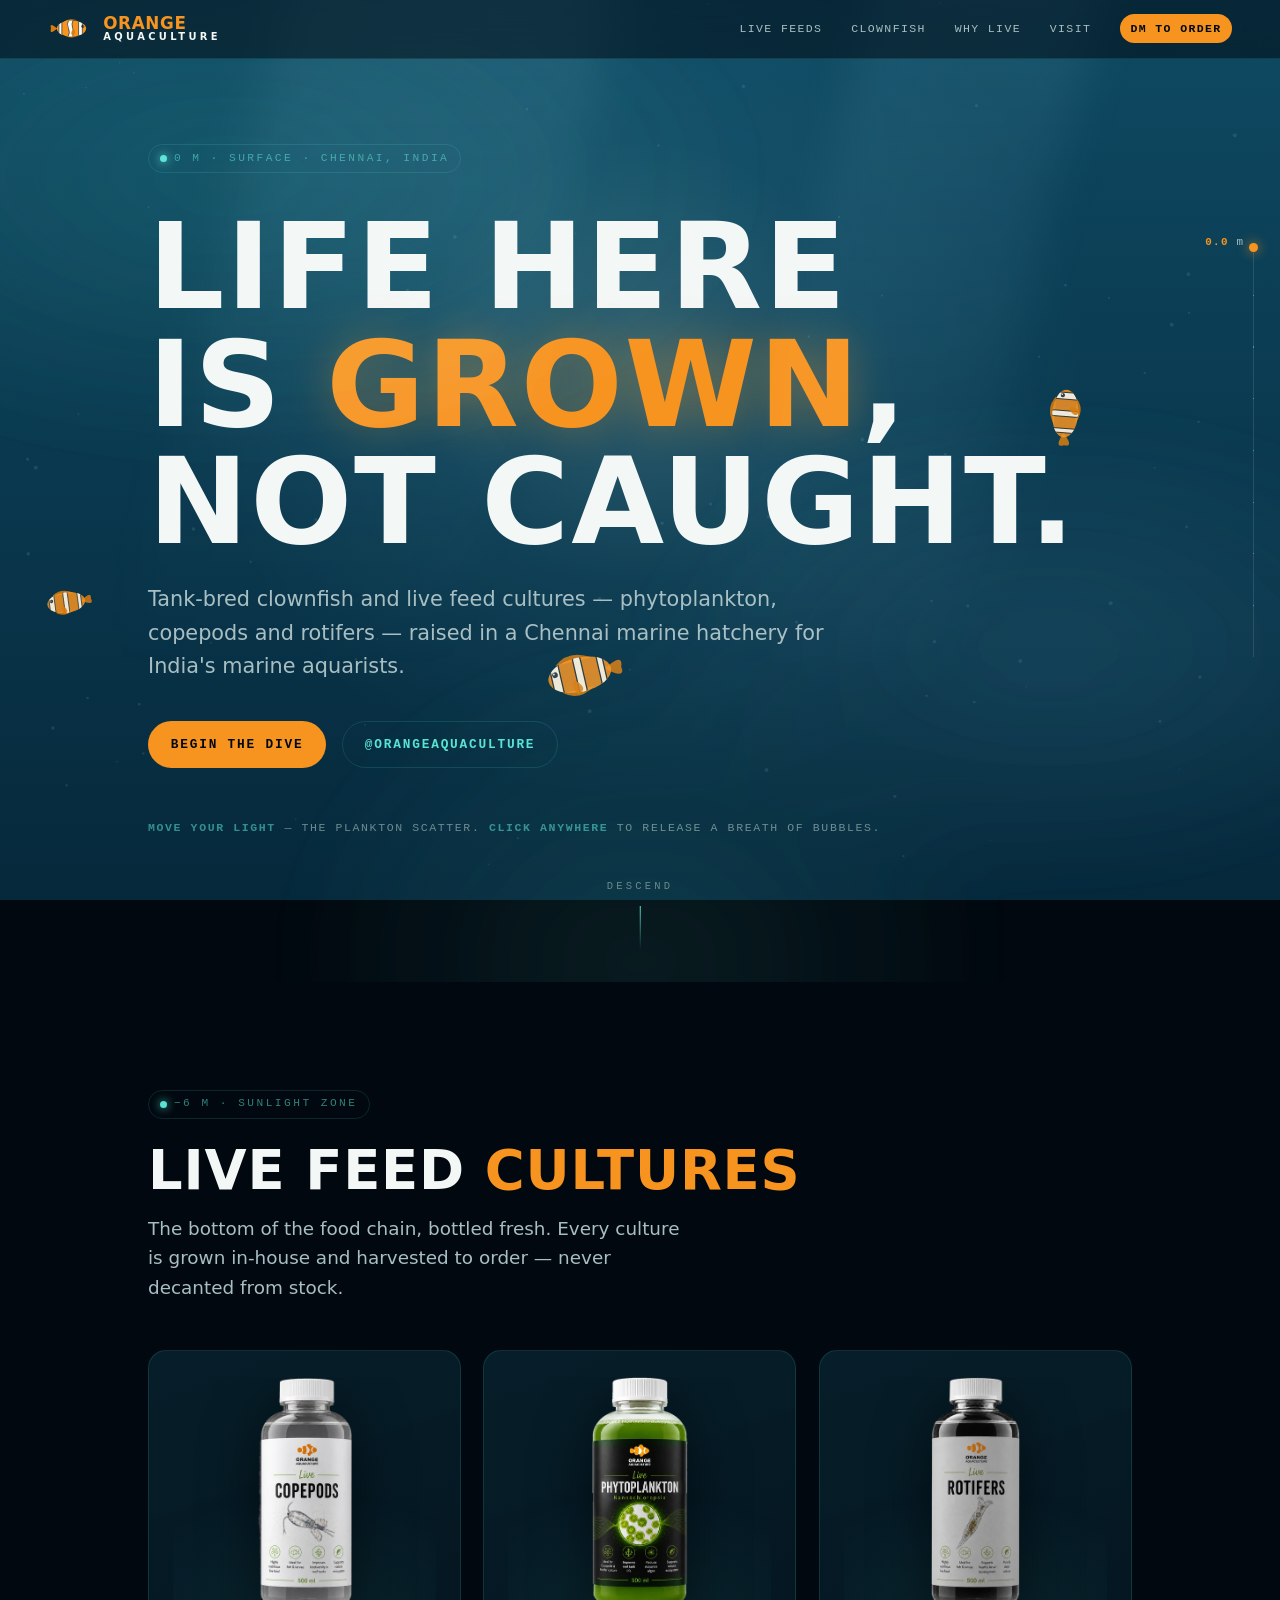
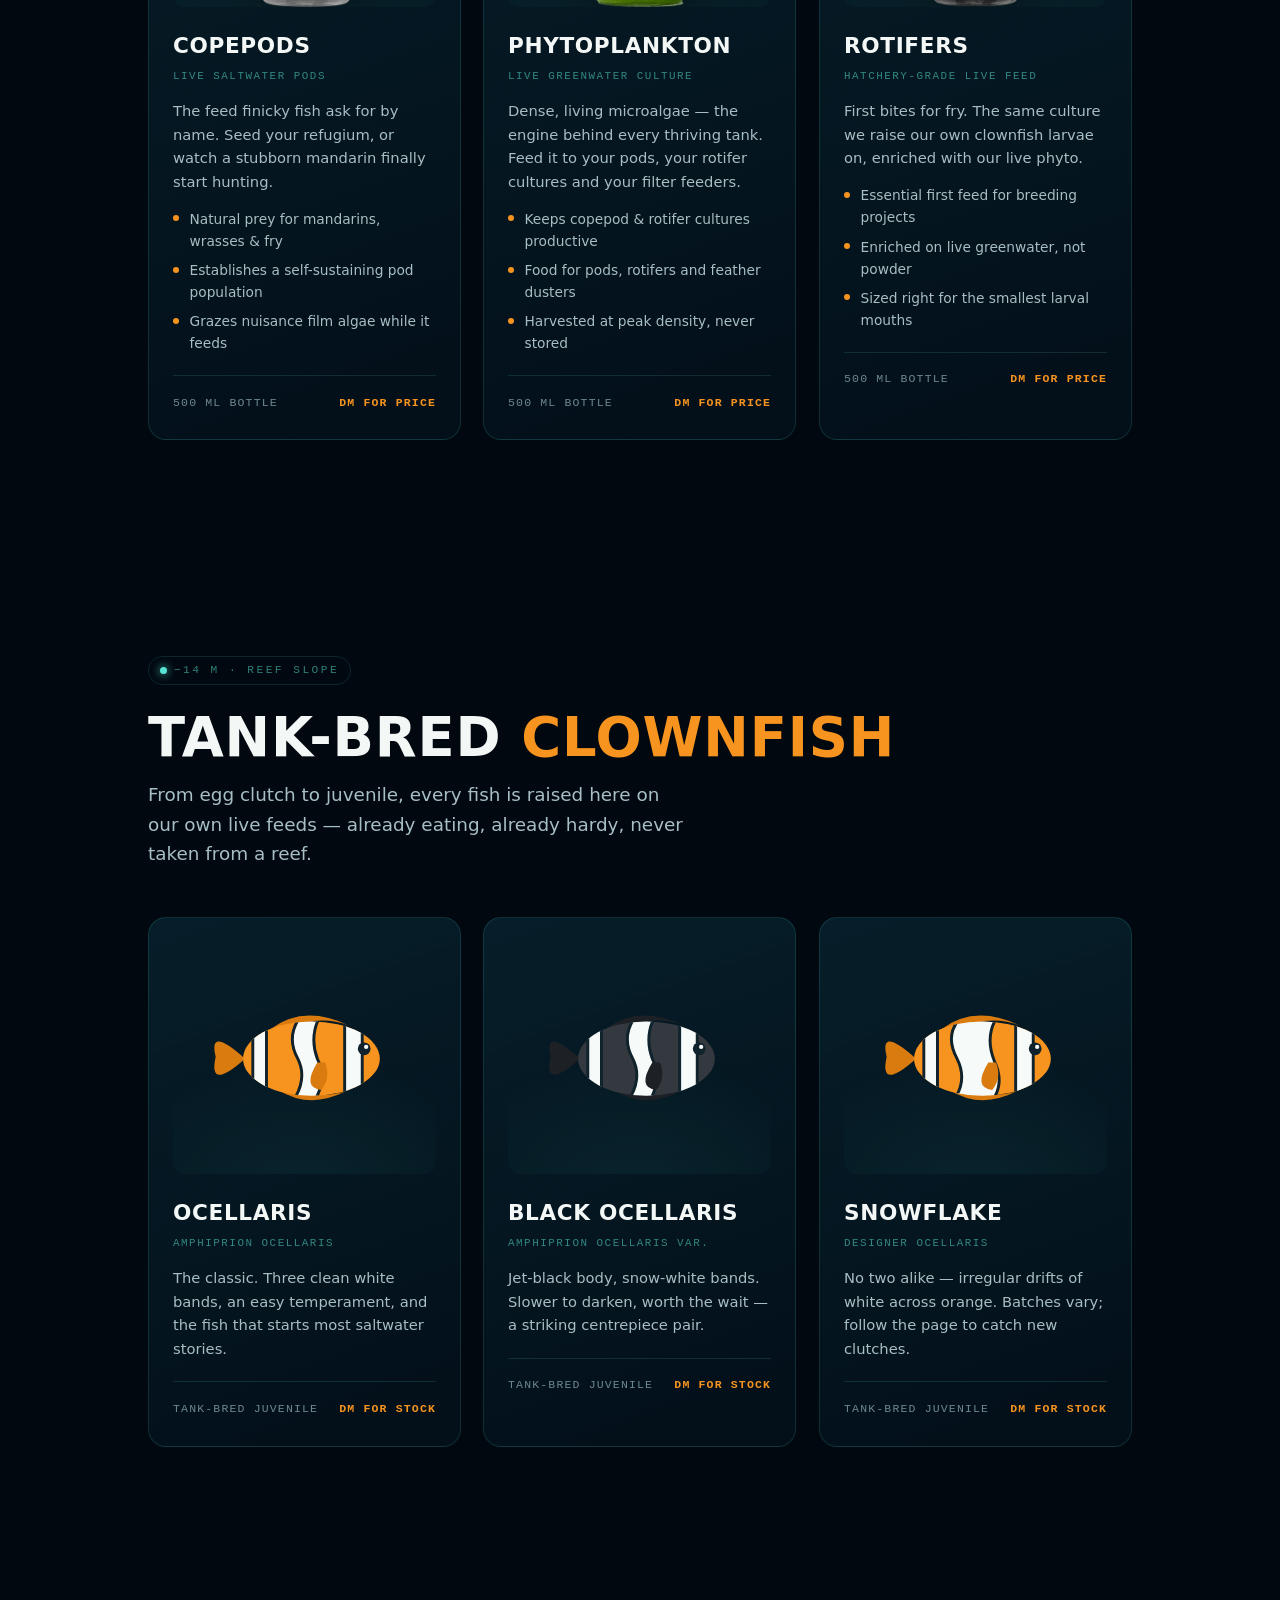
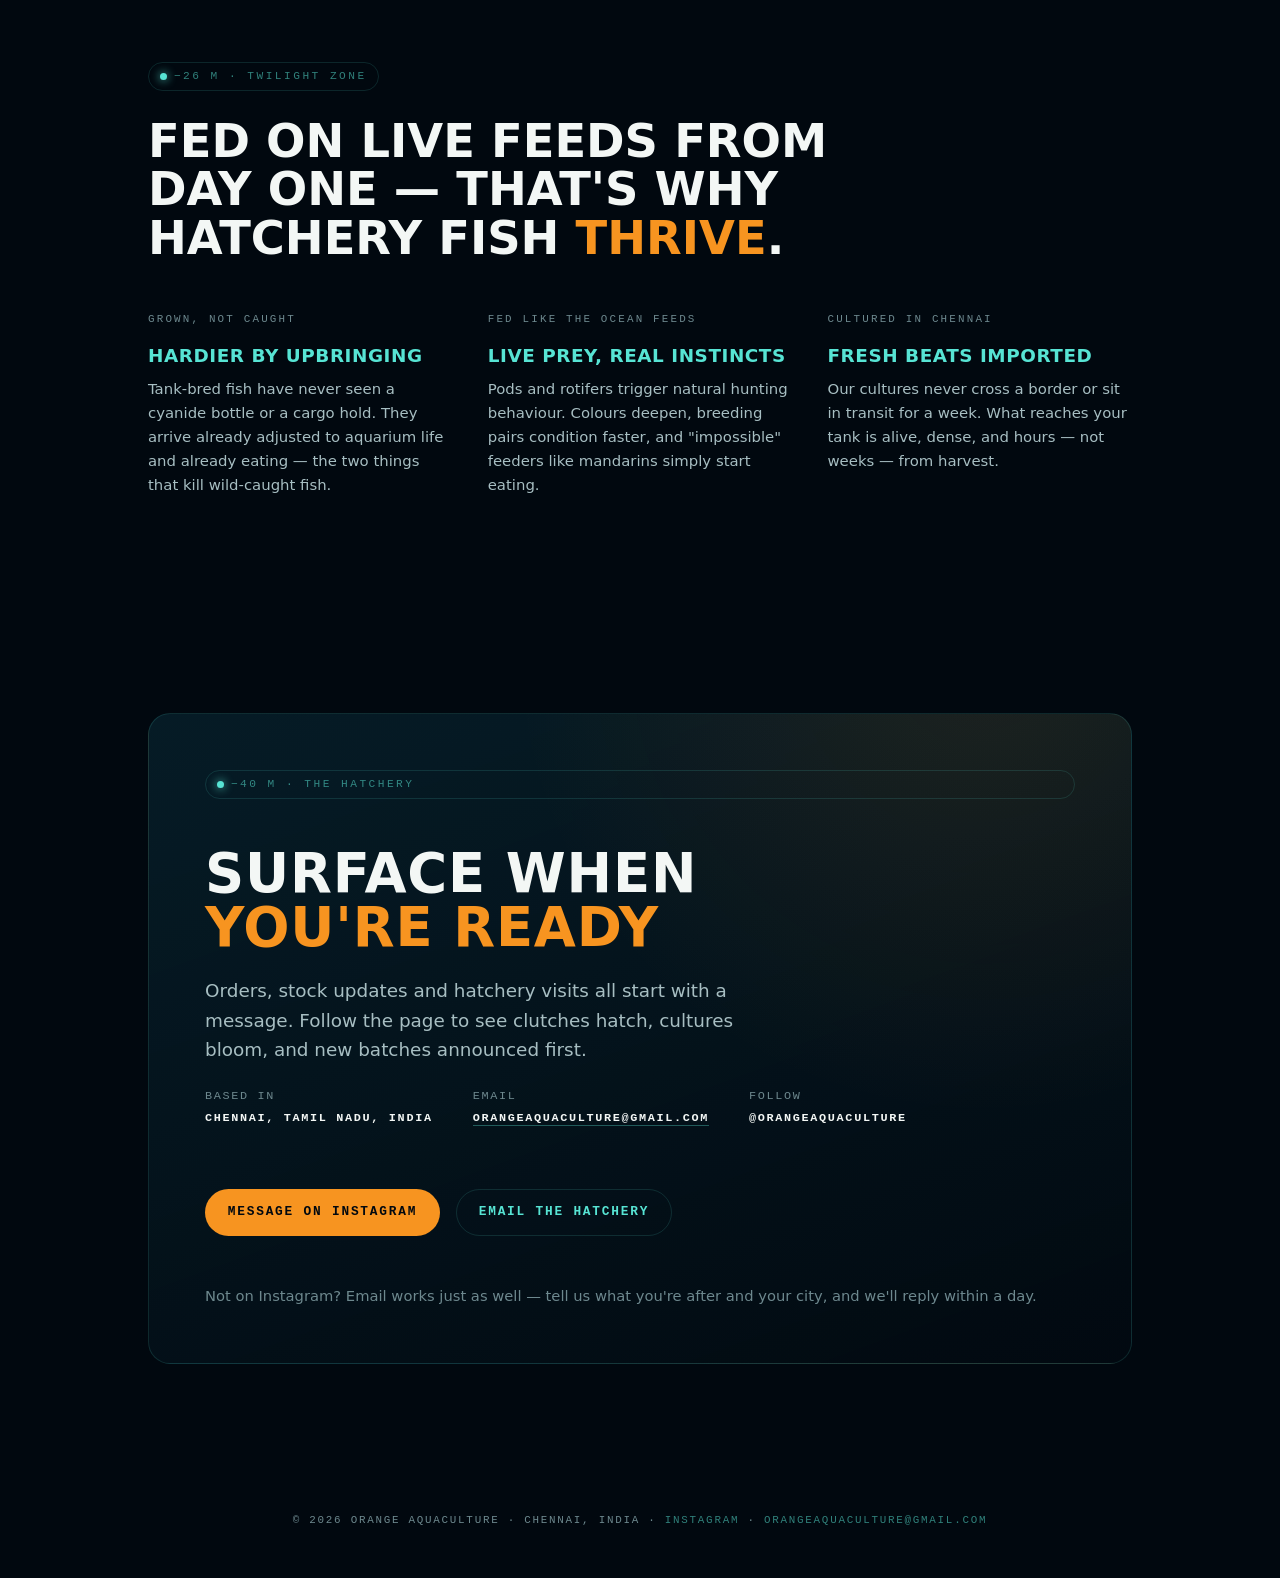
==== commit a357e069: "Replace illustrated bottles with product shots; add SEO, favicons, email channel Copy: remove reef/c" ====
--- a/index.html
+++ b/index.html
@@ -6,7 +6,61 @@
 <meta name="theme-color" content="#04121d">
 <meta name="description" content="Orange Aquaculture — tank-bred clownfish and live feed cultures (phytoplankton, copepods, rotifers) raised in Chennai for India's marine aquarists.">
 <title>Orange Aquaculture — Chennai Marine Hatchery &amp; Live Feeds</title>
+<link rel="canonical" href="https://orangeaquaculture.com/">
+
+<!-- favicons -->
+<link rel="icon" href="/favicon.ico" sizes="32x32">
+<link rel="icon" href="/assets/favicon-192.png" type="image/png" sizes="192x192">
+<link rel="icon" href="/assets/favicon-512.png" type="image/png" sizes="512x512">
+<link rel="apple-touch-icon" href="/assets/apple-touch-icon.png">
+<link rel="manifest" href="/site.webmanifest">
+
+<!-- share previews (WhatsApp, Twitter/X, Facebook, LinkedIn) -->
+<meta property="og:type" content="website">
+<meta property="og:site_name" content="Orange Aquaculture">
+<meta property="og:locale" content="en_IN">
+<meta property="og:url" content="https://orangeaquaculture.com/">
+<meta property="og:title" content="Orange Aquaculture — Tank-Bred Clownfish &amp; Live Feeds, Chennai">
+<meta property="og:description" content="Life here is grown, not caught. Tank-bred clownfish and live phytoplankton, copepods and rotifers, raised in a Chennai marine hatchery.">
+<meta property="og:image" content="https://orangeaquaculture.com/assets/og-image.jpg">
+<meta property="og:image:width" content="1200">
+<meta property="og:image:height" content="630">
+<meta property="og:image:alt" content="Orange Aquaculture 500 ml bottles of live copepods, phytoplankton and rotifers">
+<meta name="twitter:card" content="summary_large_image">
+<meta name="twitter:title" content="Orange Aquaculture — Tank-Bred Clownfish &amp; Live Feeds, Chennai">
+<meta name="twitter:description" content="Life here is grown, not caught. Tank-bred clownfish and live phytoplankton, copepods and rotifers, raised in a Chennai marine hatchery.">
+<meta name="twitter:image" content="https://orangeaquaculture.com/assets/og-image.jpg">
+
 <link rel="stylesheet" href="styles.css">
+
+<script type="application/ld+json">
+{
+  "@context": "https://schema.org",
+  "@type": "LocalBusiness",
+  "@id": "https://orangeaquaculture.com/#business",
+  "name": "Orange Aquaculture",
+  "description": "Marine ornamental hatchery in Chennai breeding tank-bred clownfish and growing live feed cultures — phytoplankton, copepods and rotifers.",
+  "url": "https://orangeaquaculture.com/",
+  "email": "orangeaquaculture@gmail.com",
+  "image": "https://orangeaquaculture.com/assets/og-image.jpg",
+  "logo": "https://orangeaquaculture.com/assets/favicon-512.png",
+  "slogan": "Life here is grown, not caught.",
+  "address": {
+    "@type": "PostalAddress",
+    "addressLocality": "Chennai",
+    "addressRegion": "Tamil Nadu",
+    "addressCountry": "IN"
+  },
+  "areaServed": { "@type": "Country", "name": "India" },
+  "sameAs": ["https://www.instagram.com/orangeaquaculture"],
+  "makesOffer": [
+    { "@type": "Offer", "itemOffered": { "@type": "Product", "name": "Live Phytoplankton (Nannochloropsis), 500 ml" } },
+    { "@type": "Offer", "itemOffered": { "@type": "Product", "name": "Live Copepods, 500 ml" } },
+    { "@type": "Offer", "itemOffered": { "@type": "Product", "name": "Live Rotifers, 500 ml" } },
+    { "@type": "Offer", "itemOffered": { "@type": "Product", "name": "Tank-bred clownfish juveniles" } }
+  ]
+}
+</script>
 </head>
 <body>
 
@@ -14,17 +68,9 @@
 <canvas id="sea" aria-hidden="true"></canvas>
 <div class="torch" aria-hidden="true"></div>
 
-<!-- shared defs: water refraction filter + clownfish symbol -->
+<!-- shared defs: clownfish symbol -->
 <svg width="0" height="0" style="position:absolute" aria-hidden="true">
   <defs>
-    <filter id="waterWobble" x="-15%" y="-15%" width="130%" height="130%">
-      <feTurbulence type="fractalNoise" baseFrequency="0.014 0.026" numOctaves="2" seed="7" result="noise">
-        <animate attributeName="baseFrequency" dur="7s"
-          values="0.014 0.026;0.02 0.034;0.014 0.026" repeatCount="indefinite"/>
-      </feTurbulence>
-      <feDisplacementMap in="SourceGraphic" in2="noise" scale="9"/>
-    </filter>
-
     <!-- nav-logo symbol: inline var() styles because CSS can't pierce <use> shadow trees -->
     <symbol id="clownfish" viewBox="0 0 210 120">
       <path style="fill:var(--fish-fin,#d97b0e)" d="M44,60 Q6,26 14,58 Q6,94 44,60 Z"/>
@@ -69,9 +115,9 @@
     <div class="shafts" aria-hidden="true"></div>
     <div class="hero-inner">
       <span class="zone-tag">0 m &middot; Surface &middot; Chennai, India</span>
-      <h1>A reef is <span class="accent">grown</span>,<br>not caught.</h1>
+      <h1>Life here is <span class="accent">grown</span>,<br>not caught.</h1>
       <p class="lede">Tank-bred clownfish and live feed cultures — phytoplankton, copepods and
-        rotifers — raised in a Chennai marine hatchery for India's reefers.</p>
+        rotifers — raised in a Chennai marine hatchery for India's marine aquarists.</p>
       <div class="hero-ctas">
         <a class="btn btn-primary" href="#feeds">Begin the dive</a>
         <a class="btn btn-ghost" href="https://www.instagram.com/orangeaquaculture" target="_blank" rel="noopener">@orangeaquaculture</a>
@@ -88,24 +134,11 @@
       <span class="zone-tag reveal">−6 m &middot; Sunlight zone</span>
       <h2 class="reveal">Live feed <span class="accent">cultures</span></h2>
       <p class="lede reveal">The bottom of the food chain, bottled fresh. Every culture is grown
-        in-house and harvested to order — hover a bottle to give it a gentle swirl.</p>
+        in-house and harvested to order — never decanted from stock.</p>
     </div>
     <div class="card-row">
       <article class="card reveal">
-        <div class="card-art"><div class="bottle bottle--phyto"><span class="swirl"></span><span class="label">Phyto &middot; 500&nbsp;ml</span></div></div>
-        <h3>Phytoplankton</h3>
-        <p class="sci">Live greenwater culture</p>
-        <p>Dense, living microalgae — the engine behind every thriving reef. Feed it to your pods, your corals and your filter feeders.</p>
-        <ul>
-          <li>Keeps copepod &amp; rotifer cultures productive</li>
-          <li>Food for corals, clams and feather dusters</li>
-          <li>Harvested at peak density, never stored</li>
-        </ul>
-        <div class="card-foot"><span class="size">500 ml bottle</span><a href="https://www.instagram.com/orangeaquaculture" target="_blank" rel="noopener">DM for price</a></div>
-      </article>
-
-      <article class="card reveal">
-        <div class="card-art"><div class="bottle bottle--pods"><span class="swirl"></span><span class="label">Pods &middot; 500&nbsp;ml</span></div></div>
+        <div class="card-art"><img class="bottle-shot" src="assets/pods.webp" alt="500 ml bottle of Orange Aquaculture live copepods" width="216" height="520" loading="lazy" decoding="async"></div>
         <h3>Copepods</h3>
         <p class="sci">Live saltwater pods</p>
         <p>The feed finicky fish ask for by name. Seed your refugium, or watch a stubborn mandarin finally start hunting.</p>
@@ -118,14 +151,27 @@
       </article>
 
       <article class="card reveal">
-        <div class="card-art"><div class="bottle bottle--roti"><span class="swirl"></span><span class="label">Rotifers &middot; 500&nbsp;ml</span></div></div>
+        <div class="card-art"><img class="bottle-shot" src="assets/phyto.webp" alt="500 ml bottle of Orange Aquaculture live phytoplankton, Nannochloropsis" width="217" height="520" loading="lazy" decoding="async"></div>
+        <h3>Phytoplankton</h3>
+        <p class="sci">Live greenwater culture</p>
+        <p>Dense, living microalgae — the engine behind every thriving tank. Feed it to your pods, your rotifer cultures and your filter feeders.</p>
+        <ul>
+          <li>Keeps copepod &amp; rotifer cultures productive</li>
+          <li>Food for pods, rotifers and feather dusters</li>
+          <li>Harvested at peak density, never stored</li>
+        </ul>
+        <div class="card-foot"><span class="size">500 ml bottle</span><a href="https://www.instagram.com/orangeaquaculture" target="_blank" rel="noopener">DM for price</a></div>
+      </article>
+
+      <article class="card reveal">
+        <div class="card-art"><img class="bottle-shot" src="assets/roti.webp" alt="500 ml bottle of Orange Aquaculture live rotifers" width="202" height="520" loading="lazy" decoding="async"></div>
         <h3>Rotifers</h3>
         <p class="sci">Hatchery-grade live feed</p>
         <p>First bites for fry. The same culture we raise our own clownfish larvae on, enriched with our live phyto.</p>
         <ul>
           <li>Essential first feed for breeding projects</li>
           <li>Enriched on live greenwater, not powder</li>
-          <li>Sized right for larval mouths &amp; corals</li>
+          <li>Sized right for the smallest larval mouths</li>
         </ul>
         <div class="card-foot"><span class="size">500 ml bottle</span><a href="https://www.instagram.com/orangeaquaculture" target="_blank" rel="noopener">DM for price</a></div>
       </article>
@@ -162,7 +208,7 @@
         </div>
         <h3>Ocellaris</h3>
         <p class="sci">Amphiprion ocellaris</p>
-        <p>The classic. Three clean white bands, an easy temperament, and the fish that starts most reefers' stories.</p>
+        <p>The classic. Three clean white bands, an easy temperament, and the fish that starts most saltwater stories.</p>
         <div class="card-foot"><span class="size">Tank-bred juvenile</span><a href="https://www.instagram.com/orangeaquaculture" target="_blank" rel="noopener">DM for stock</a></div>
       </article>
 
@@ -249,17 +295,19 @@
     <div class="visit-card reveal">
       <span class="zone-tag">−40 m &middot; The hatchery</span>
       <h2>Surface when <span class="accent">you're ready</span></h2>
-      <p class="lede">Orders, stock updates and hatchery visits all start with a DM. Follow the
+      <p class="lede">Orders, stock updates and hatchery visits all start with a message. Follow the
         page to see clutches hatch, cultures bloom, and new batches announced first.</p>
       <div class="visit-meta">
         <span>Based in<b>Chennai, Tamil Nadu, India</b></span>
-        <span>Order &amp; enquiries<b>Instagram DM</b></span>
+        <span>Email<b><a href="mailto:orangeaquaculture@gmail.com">orangeaquaculture@gmail.com</a></b></span>
         <span>Follow<b>@orangeaquaculture</b></span>
       </div>
       <div class="hero-ctas">
-        <a class="btn btn-primary" href="https://www.instagram.com/orangeaquaculture" target="_blank" rel="noopener">Message the hatchery</a>
-        <a class="btn btn-ghost" href="#top">Back to surface</a>
-      </div>
+        <a class="btn btn-primary" href="https://www.instagram.com/orangeaquaculture" target="_blank" rel="noopener">Message on Instagram</a>
+        <a class="btn btn-ghost" href="mailto:orangeaquaculture@gmail.com?subject=Order%20enquiry%20%E2%80%94%20Orange%20Aquaculture">Email the hatchery</a>
+      </div>
+      <p class="no-ig">Not on Instagram? Email works just as well — tell us what you're after and
+        your city, and we'll reply within a day.</p>
     </div>
   </section>
 
@@ -267,7 +315,8 @@
 
 <footer>
   &copy; 2026 Orange Aquaculture &middot; Chennai, India &middot;
-  <a href="https://www.instagram.com/orangeaquaculture" target="_blank" rel="noopener">Instagram</a>
+  <a href="https://www.instagram.com/orangeaquaculture" target="_blank" rel="noopener">Instagram</a> &middot;
+  <a href="mailto:orangeaquaculture@gmail.com">orangeaquaculture@gmail.com</a>
 </footer>
 
 <aside class="gauge" aria-hidden="true">
--- a/styles.css
+++ b/styles.css
@@ -394,7 +394,7 @@
 }
 
 .card-art {
-  height: 190px;
+  height: 230px;
   display: flex;
   align-items: center;
   justify-content: center;
@@ -402,9 +402,6 @@
   border-radius: 12px;
   background: radial-gradient(120% 90% at 50% 110%, rgba(87, 228, 212, 0.07), transparent 70%);
   overflow: hidden;
-}
-@media (prefers-reduced-motion: no-preference) {
-  .card:hover .card-art { filter: url(#waterWobble); }
 }
 
 /* rising bubbles on card hover */
@@ -489,84 +486,20 @@
 .card-foot a { color: var(--orange); font-weight: 700; }
 .card-foot a:hover { color: var(--foam); }
 
-/* ---------- culture bottles (CSS illustration) ---------- */
-
-.bottle {
-  position: relative;
-  width: 86px;
-  height: 150px;
-  border-radius: 14px 14px 18px 18px;
-  background:
-    linear-gradient(rgba(255, 255, 255, 0.06), rgba(255, 255, 255, 0) 30%),
-    var(--liquid, linear-gradient(#2e7d32, #1b4d20));
-  border: 2px solid rgba(200, 240, 255, 0.28);
-  box-shadow: 0 14px 30px rgba(0, 0, 0, 0.45), inset -8px 0 18px rgba(0, 0, 0, 0.25);
-  transition: transform 0.4s ease;
-}
-.bottle::before { /* cap */
-  content: "";
-  position: absolute;
-  top: -16px;
-  left: 50%;
-  transform: translateX(-50%);
-  width: 40px;
-  height: 16px;
-  border-radius: 5px 5px 0 0;
-  background: var(--orange);
-}
-.bottle::after { /* glass highlight */
-  content: "";
-  position: absolute;
-  top: 10px;
-  left: 9px;
-  width: 10px;
-  height: 70%;
-  border-radius: 999px;
-  background: linear-gradient(rgba(255, 255, 255, 0.35), transparent);
-}
-.bottle .label {
-  position: absolute;
-  left: -2px;
-  right: -2px;
-  bottom: 26px;
-  padding: 0.3em 0;
-  text-align: center;
-  background: rgba(243, 247, 245, 0.92);
-  color: #16323a;
-  font-family: var(--mono);
-  font-size: 0.56rem;
-  font-weight: 700;
-  letter-spacing: 0.18em;
-  text-transform: uppercase;
-}
-.bottle .swirl {
-  position: absolute;
-  inset: 6px;
-  border-radius: inherit;
-  overflow: hidden;
-  opacity: 0.85;
-}
-.bottle .swirl::before {
-  content: "";
-  position: absolute;
-  inset: -40%;
-  background:
-    radial-gradient(24% 18% at 30% 40%, rgba(255, 255, 255, 0.16), transparent 70%),
-    radial-gradient(18% 14% at 66% 62%, rgba(255, 255, 255, 0.12), transparent 70%),
-    radial-gradient(12% 10% at 48% 24%, rgba(255, 255, 255, 0.10), transparent 70%);
+/* ---------- culture bottles (product shots) ---------- */
+
+.bottle-shot {
+  height: 100%;
+  width: auto;
+  max-width: 100%;
+  object-fit: contain;
+  transform-origin: 50% 62%;
+  filter: drop-shadow(0 16px 28px rgba(0, 0, 0, 0.55));
+  transition: transform 0.45s cubic-bezier(0.22, 0.61, 0.36, 1);
 }
 @media (prefers-reduced-motion: no-preference) {
-  .card:hover .bottle { transform: rotate(-4deg) translateY(-4px); }
-  .card:hover .bottle .swirl::before { animation: swirl 3.2s linear infinite; }
-}
-@keyframes swirl {
-  from { transform: rotate(0deg); }
-  to { transform: rotate(360deg); }
-}
-
-.bottle--phyto { --liquid: linear-gradient(#3f9e3c, #14461f); }
-.bottle--pods { --liquid: linear-gradient(#8a9c6a, #3c4a2a); }
-.bottle--roti { --liquid: linear-gradient(#b9a86a, #5c4d26); }
+  .card:hover .bottle-shot { transform: scale(0.9); }
+}
 
 /* ---------- clownfish cards ---------- */
 
@@ -653,6 +586,21 @@
   color: var(--seafog-dim);
 }
 .visit-meta b { color: var(--foam); font-weight: 600; display: block; margin-top: 0.3em; }
+.visit-meta a { color: inherit; text-decoration: none; border-bottom: 1px solid rgba(87, 228, 212, 0.35); }
+.visit-meta a:hover { color: var(--cyan); }
+
+/* the not-on-Instagram escape hatch */
+.no-ig {
+  margin-top: 1.6rem;
+  font-size: 0.92rem;
+  color: var(--seafog-dim);
+}
+.no-ig a {
+  color: var(--cyan);
+  text-decoration: none;
+  border-bottom: 1px solid rgba(87, 228, 212, 0.4);
+}
+.no-ig a:hover { color: var(--foam); }
 
 /* ---------- footer ---------- */
 
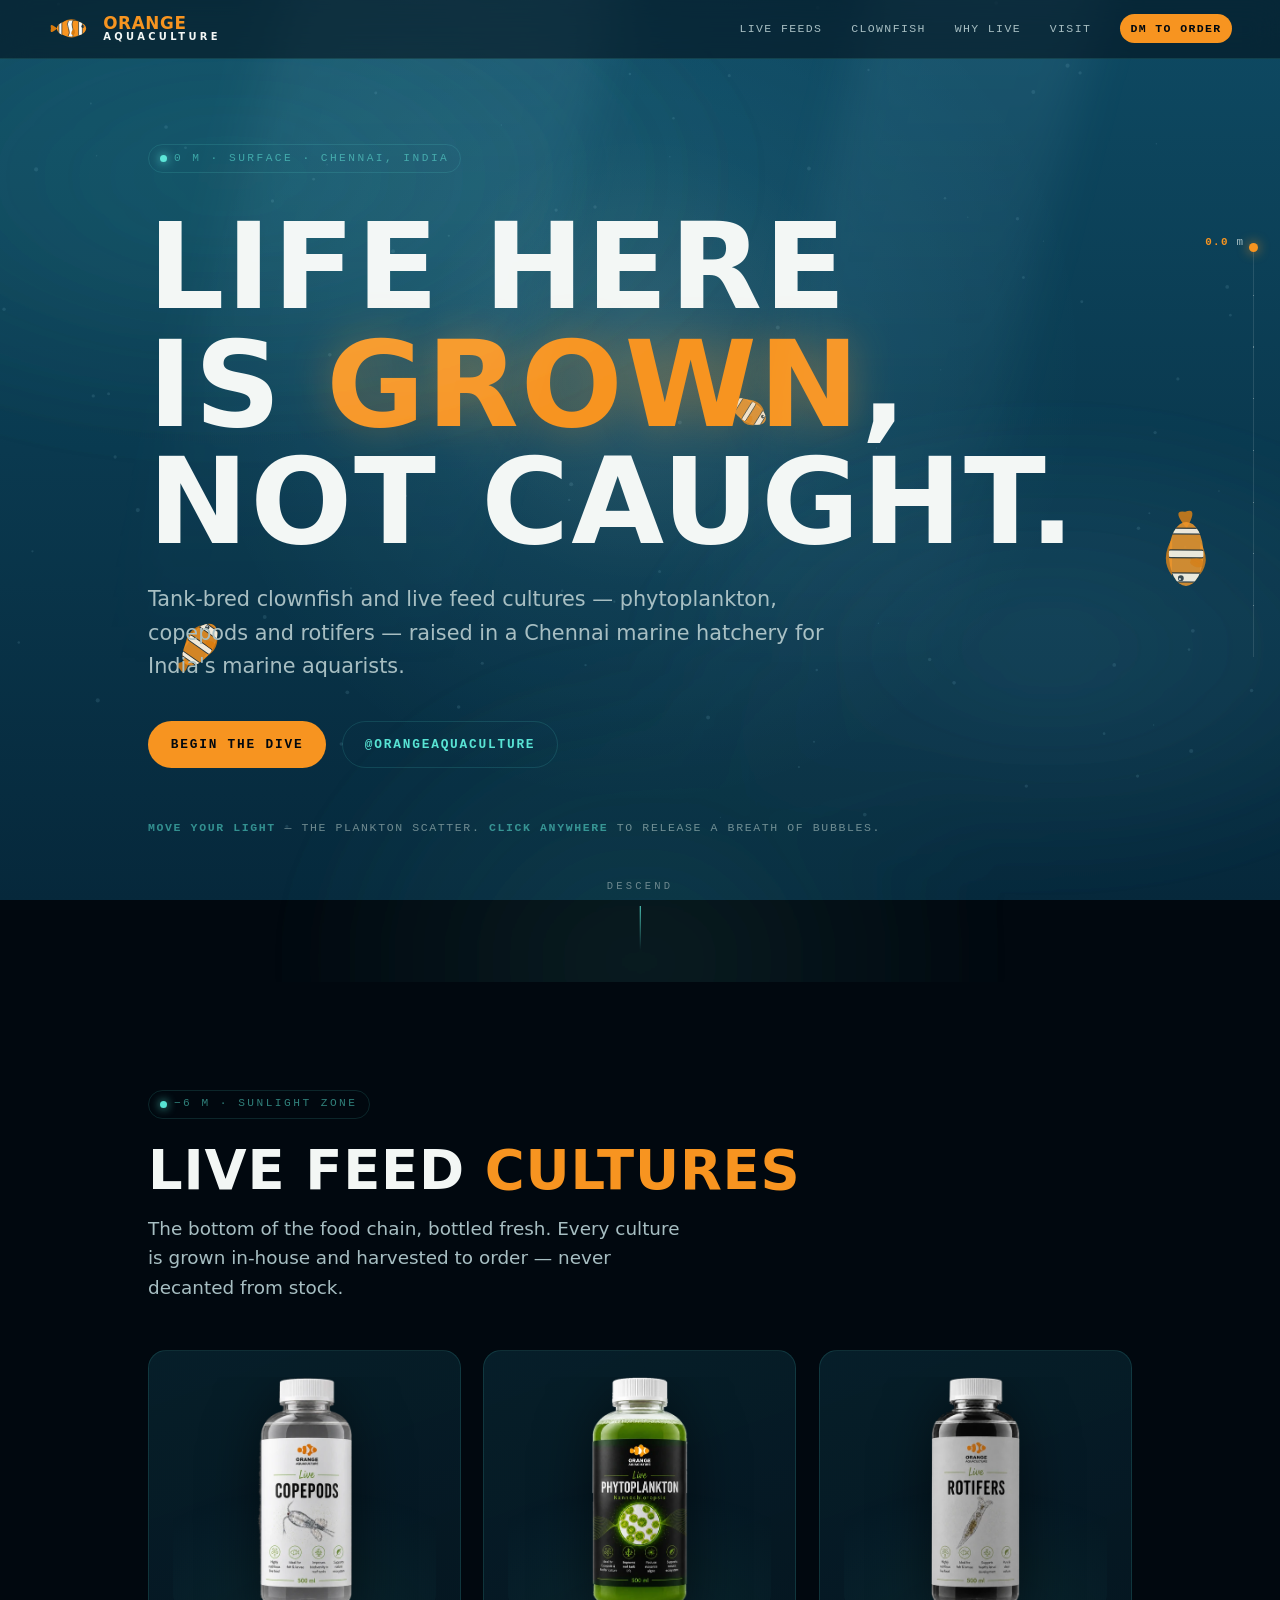
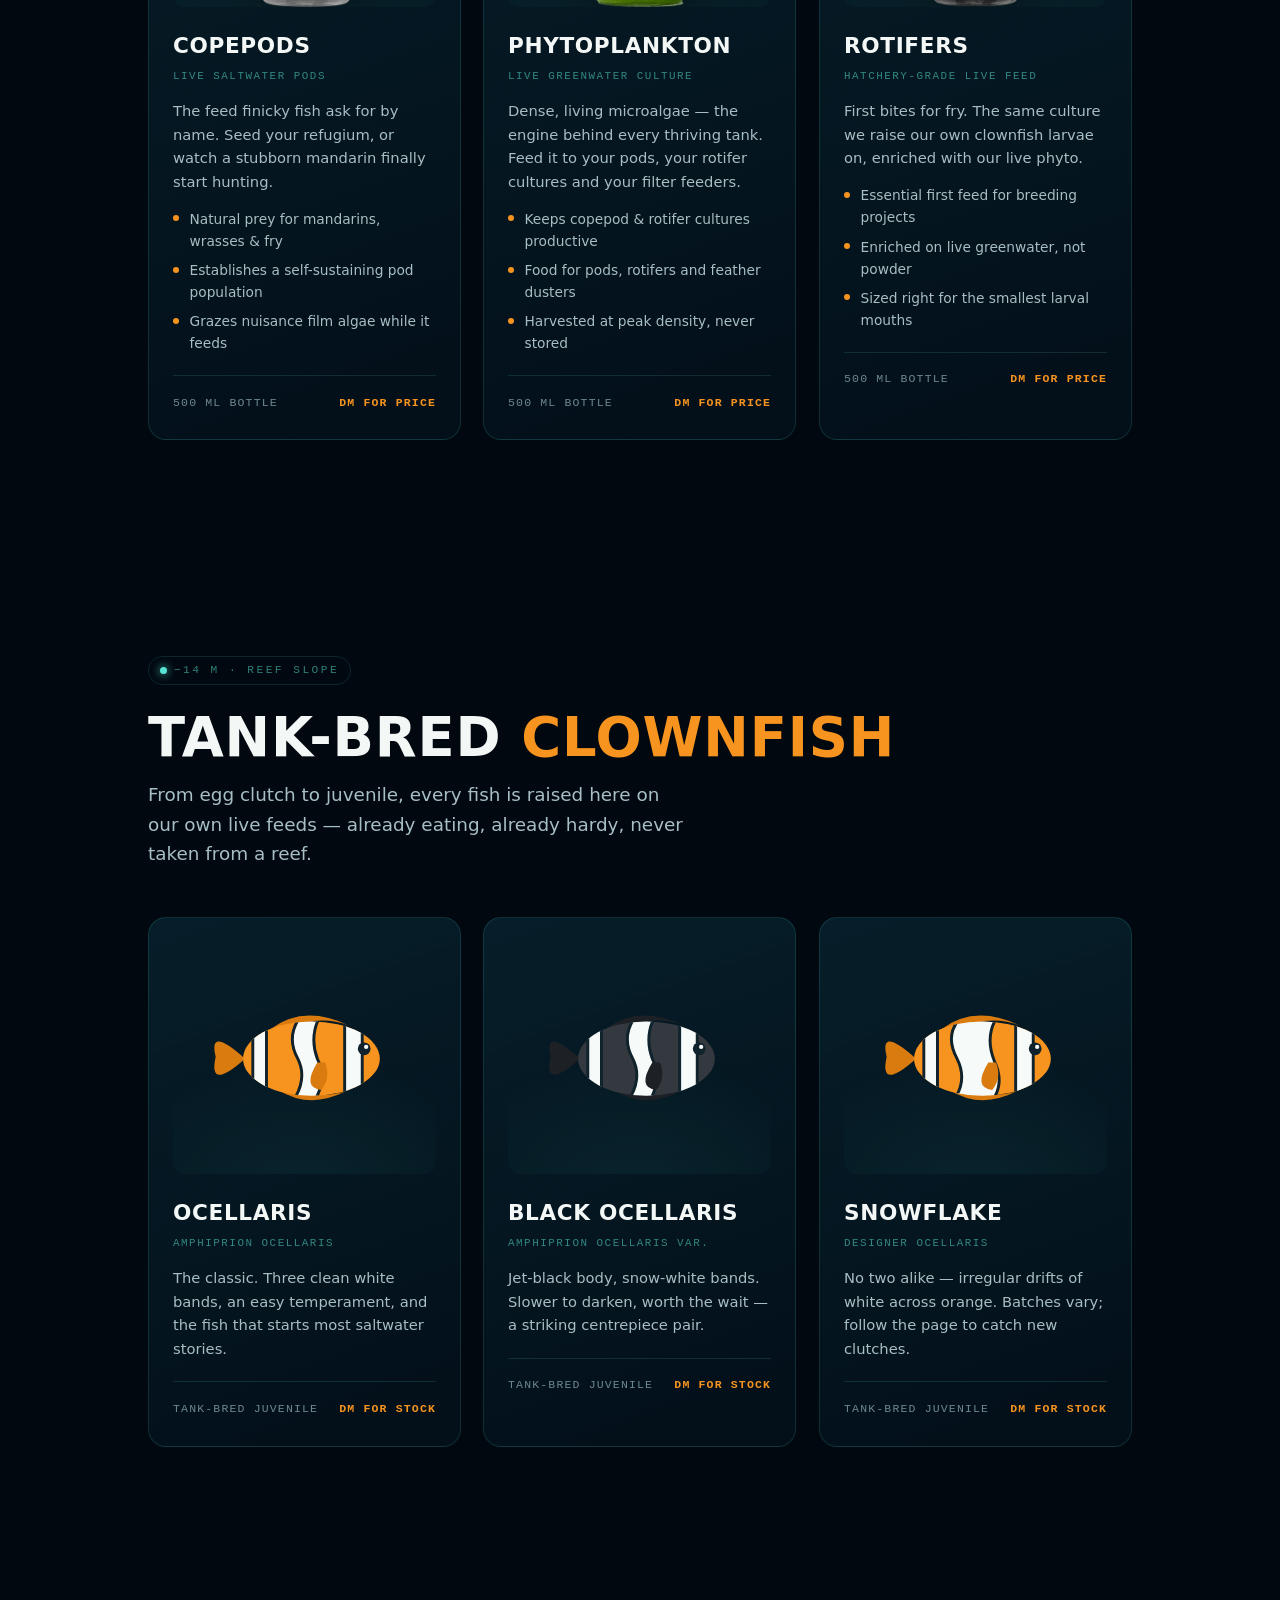
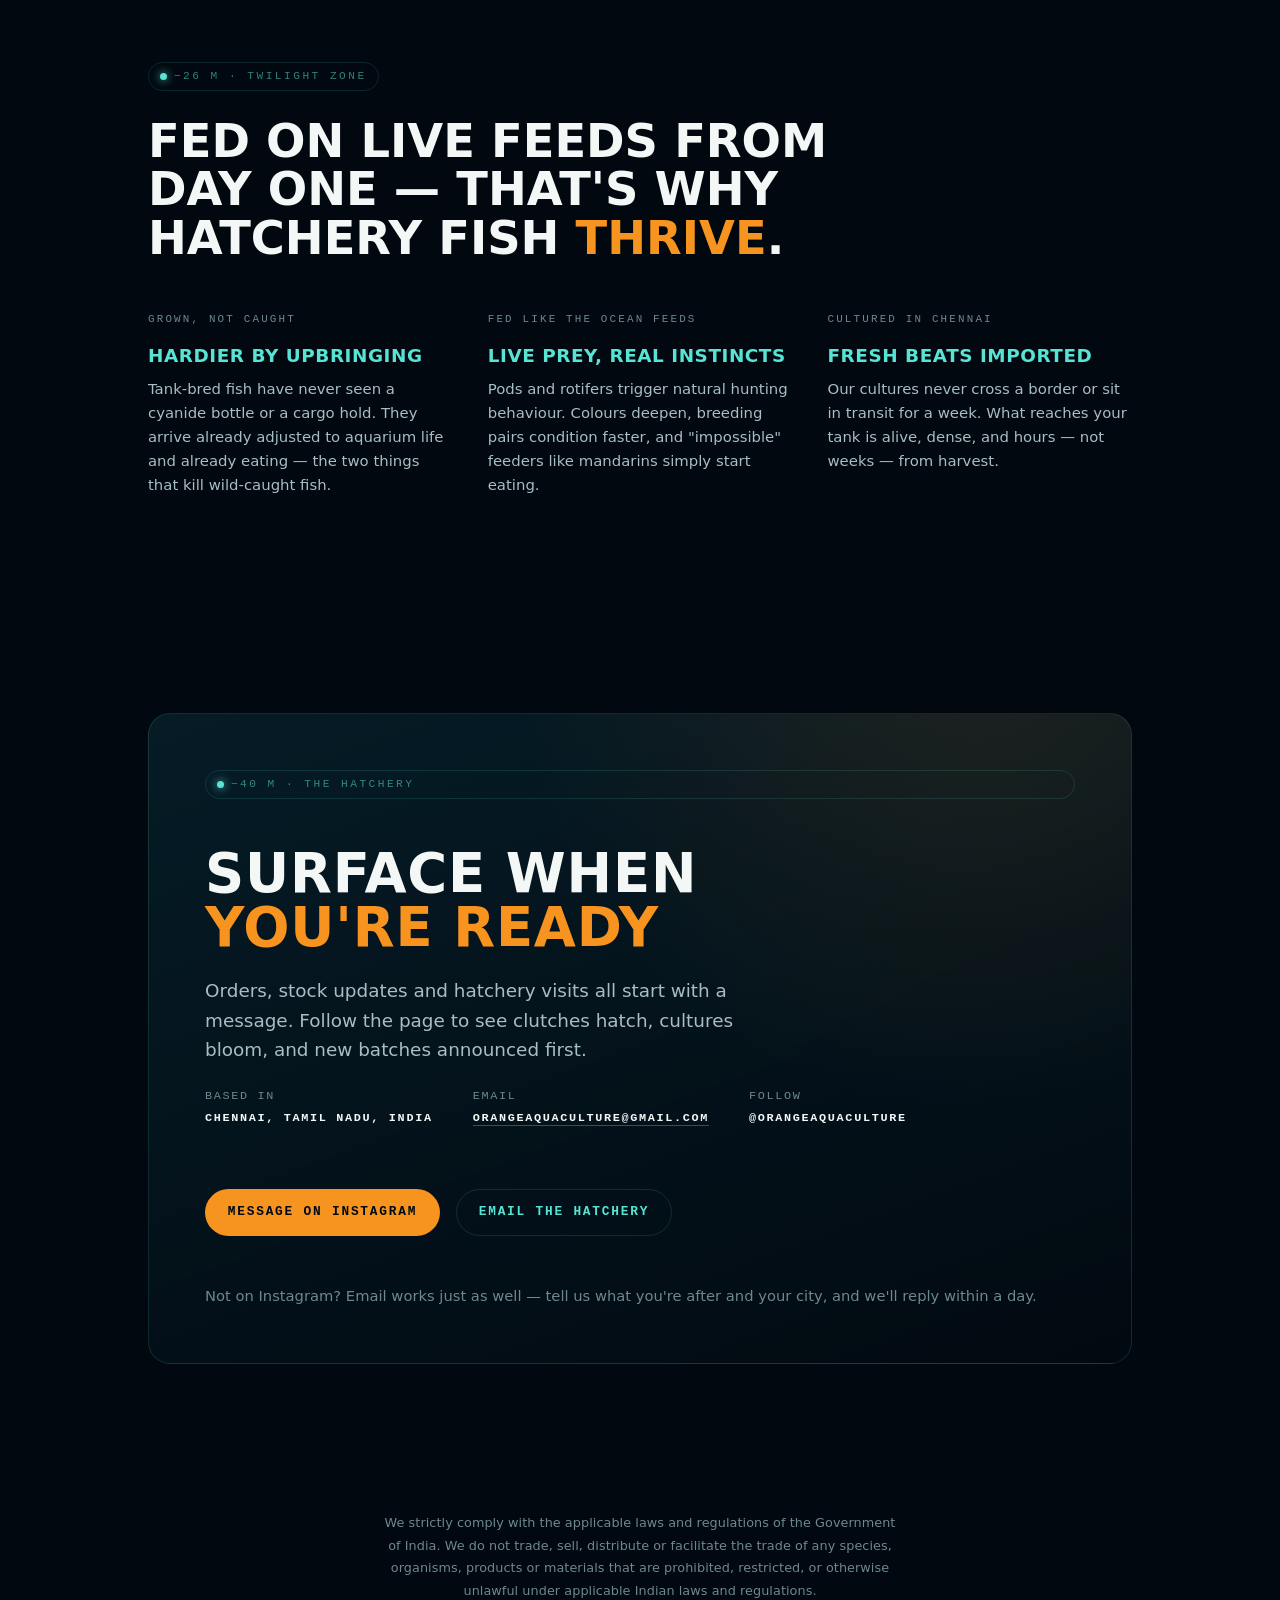
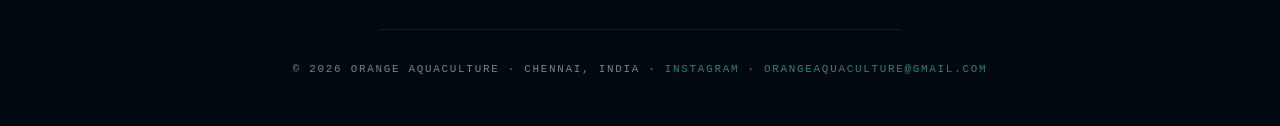
==== commit 82361a6f: "Add India regulatory compliance statement to footer Visible in the footer on both concepts rather th" ====
--- a/index.html
+++ b/index.html
@@ -314,9 +314,13 @@
 </main>
 
 <footer>
-  &copy; 2026 Orange Aquaculture &middot; Chennai, India &middot;
-  <a href="https://www.instagram.com/orangeaquaculture" target="_blank" rel="noopener">Instagram</a> &middot;
-  <a href="mailto:orangeaquaculture@gmail.com">orangeaquaculture@gmail.com</a>
+  <p class="compliance">We strictly comply with the applicable laws and regulations of the
+    Government of India. We do not trade, sell, distribute or facilitate the trade of any species,
+    organisms, products or materials that are prohibited, restricted, or otherwise unlawful under
+    applicable Indian laws and regulations.</p>
+  <p class="foot-line">&copy; 2026 Orange Aquaculture &middot; Chennai, India &middot;
+    <a href="https://www.instagram.com/orangeaquaculture" target="_blank" rel="noopener">Instagram</a> &middot;
+    <a href="mailto:orangeaquaculture@gmail.com">orangeaquaculture@gmail.com</a></p>
 </footer>
 
 <aside class="gauge" aria-hidden="true">
--- a/styles.css
+++ b/styles.css
@@ -616,6 +616,23 @@
   color: var(--seafog-dim);
 }
 footer a { color: var(--cyan-dim); }
+footer .foot-line { margin: 0; }
+
+/* compliance statement — body font, sentence case: the footer's uppercase
+   mono is fine for one line but unreadable across a paragraph */
+.compliance {
+  max-width: 64ch;
+  margin: 0 auto 1.9rem;
+  padding-bottom: 1.7rem;
+  border-bottom: 1px solid rgba(87, 228, 212, 0.13);
+  font-family: var(--body);
+  font-size: 0.8rem;
+  line-height: 1.75;
+  letter-spacing: 0.005em;
+  text-transform: none;
+  text-wrap: pretty;
+  color: var(--seafog-dim);
+}
 
 /* ---------- depth gauge ---------- */
 
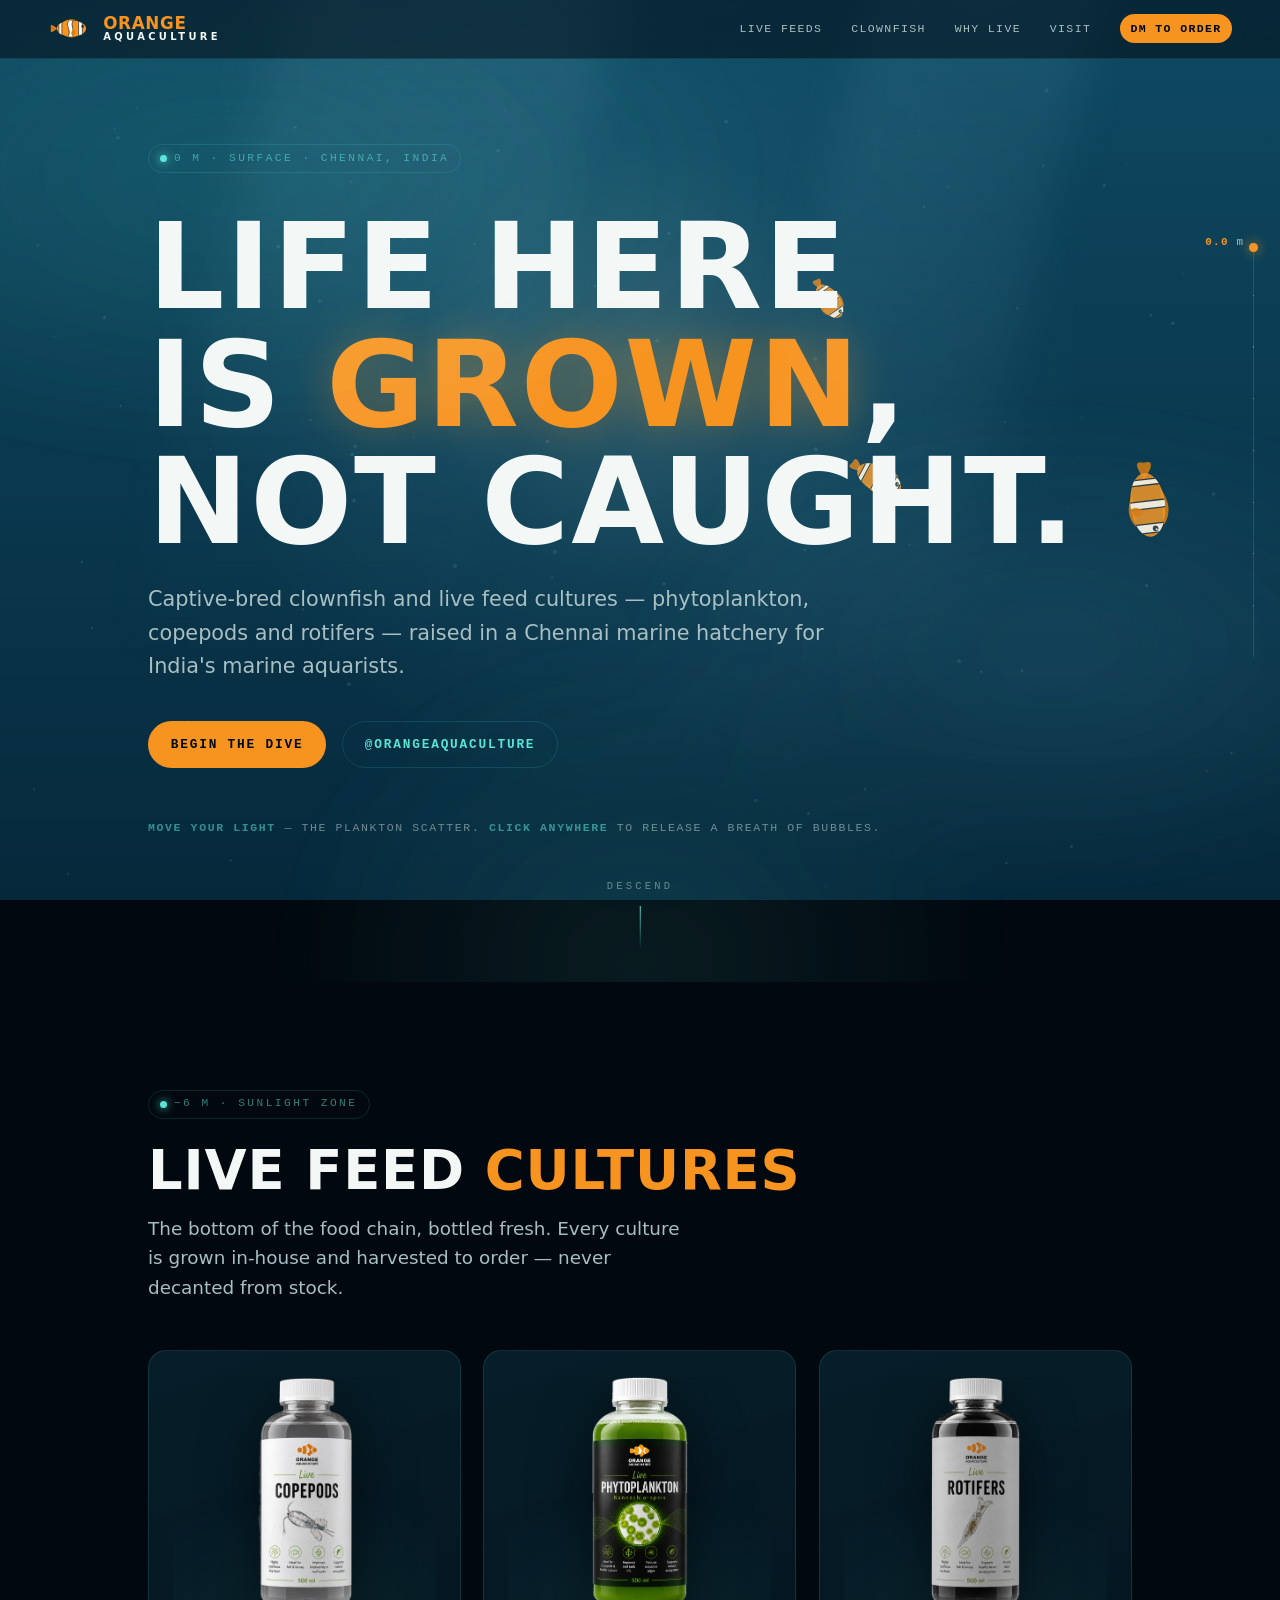
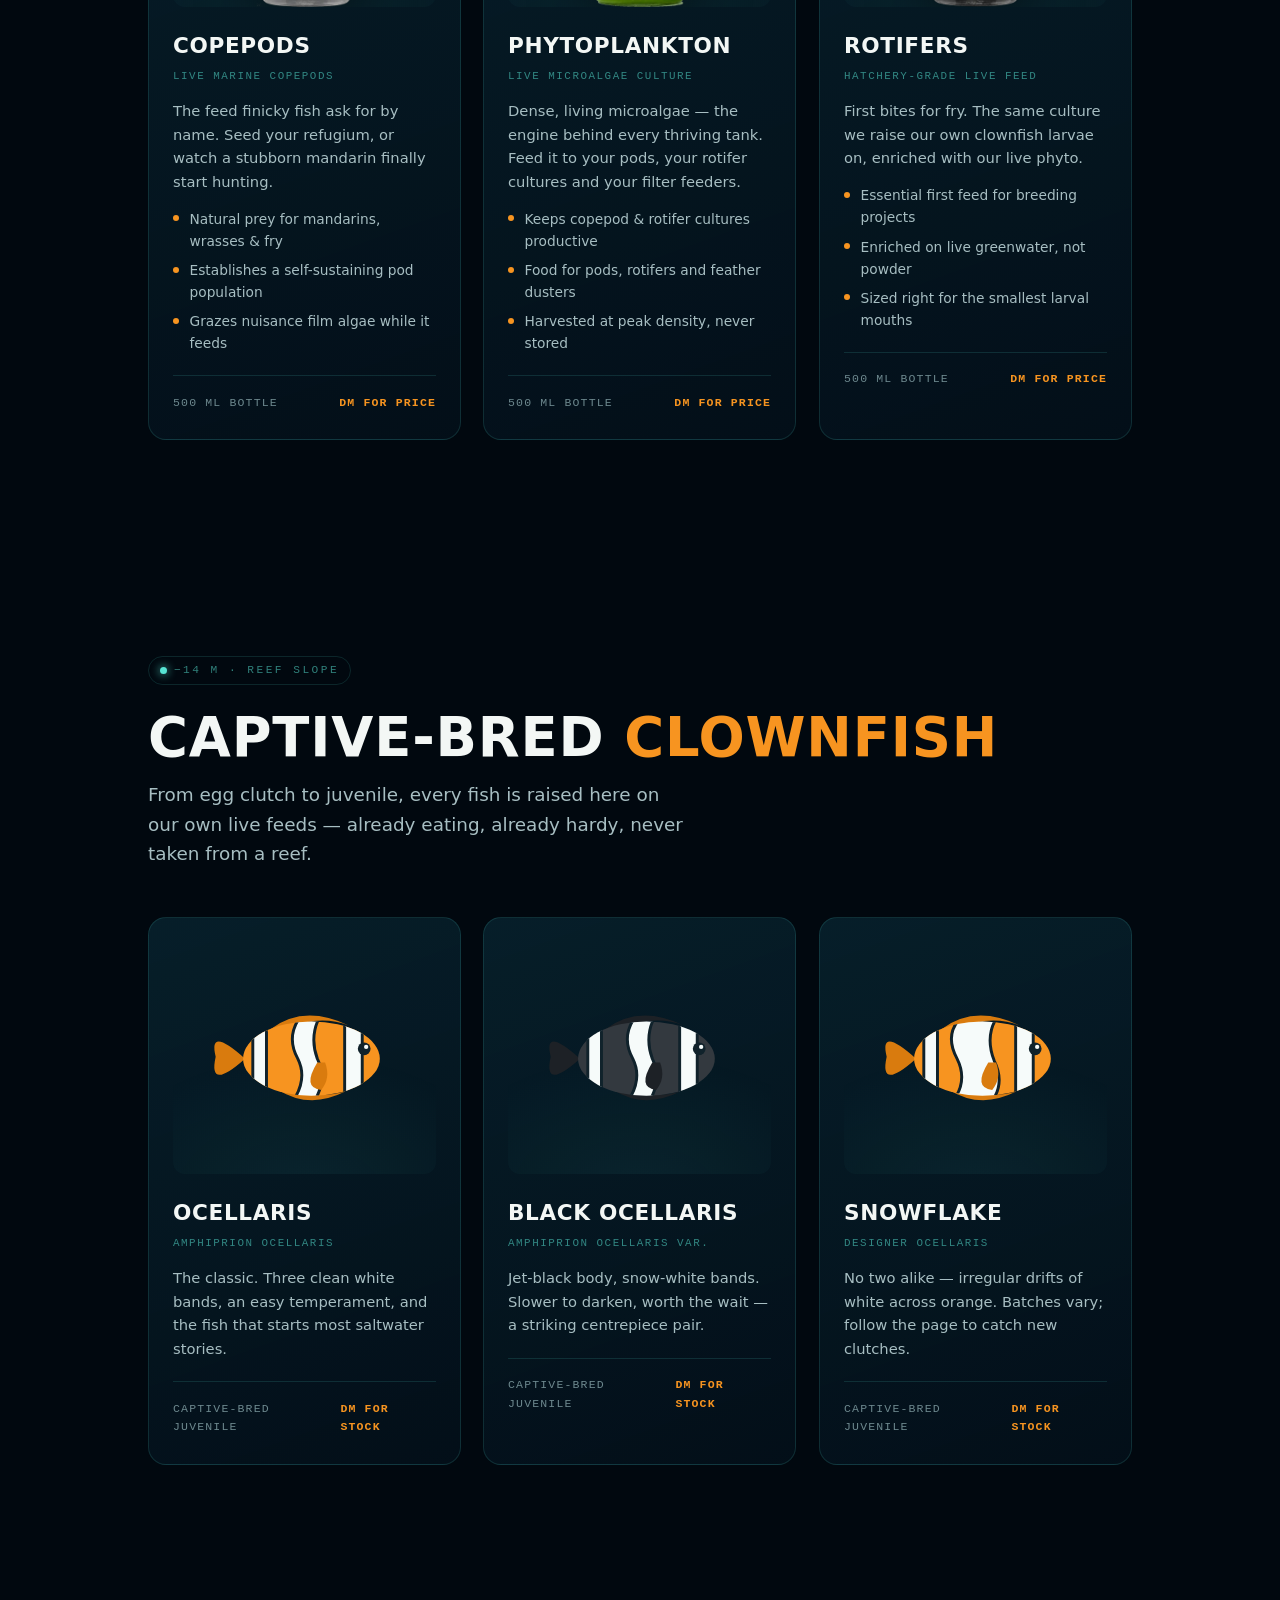
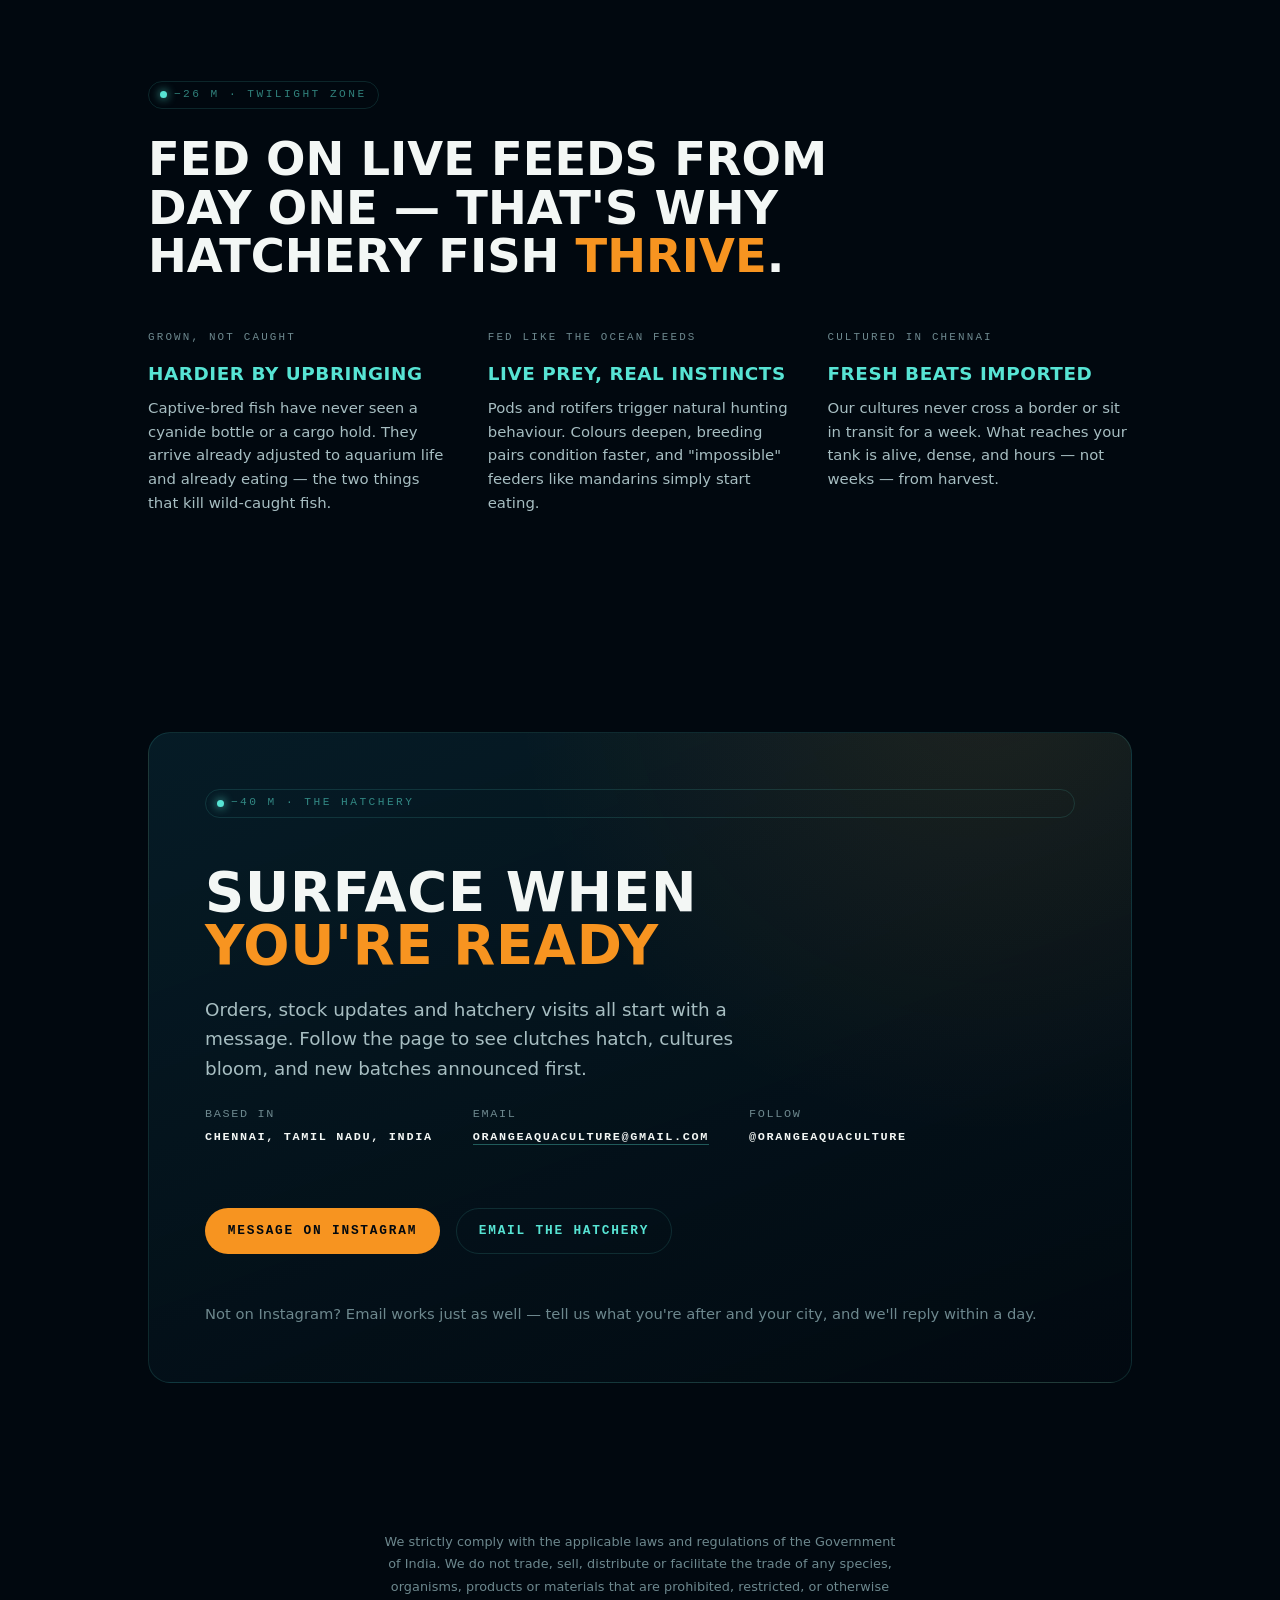
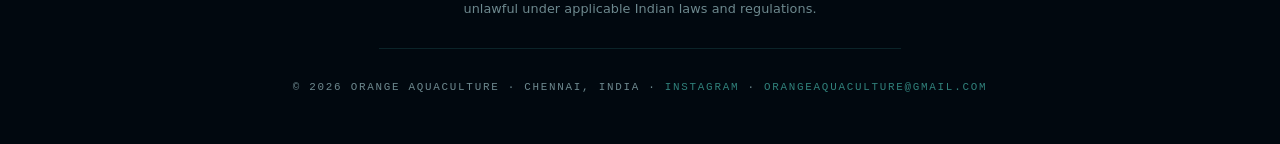
==== commit 4bc02d89: "Say captive-bred, not tank-bred; sharpen feed descriptors "Captive-bred" is the industry term and tr" ====
--- a/index.html
+++ b/index.html
@@ -4,7 +4,7 @@
 <meta charset="utf-8">
 <meta name="viewport" content="width=device-width, initial-scale=1">
 <meta name="theme-color" content="#04121d">
-<meta name="description" content="Orange Aquaculture — tank-bred clownfish and live feed cultures (phytoplankton, copepods, rotifers) raised in Chennai for India's marine aquarists.">
+<meta name="description" content="Orange Aquaculture — captive-bred clownfish and live feed cultures (phytoplankton, copepods, rotifers) raised in Chennai for India's marine aquarists.">
 <title>Orange Aquaculture — Chennai Marine Hatchery &amp; Live Feeds</title>
 <link rel="canonical" href="https://orangeaquaculture.com/">
 
@@ -20,15 +20,15 @@
 <meta property="og:site_name" content="Orange Aquaculture">
 <meta property="og:locale" content="en_IN">
 <meta property="og:url" content="https://orangeaquaculture.com/">
-<meta property="og:title" content="Orange Aquaculture — Tank-Bred Clownfish &amp; Live Feeds, Chennai">
-<meta property="og:description" content="Life here is grown, not caught. Tank-bred clownfish and live phytoplankton, copepods and rotifers, raised in a Chennai marine hatchery.">
+<meta property="og:title" content="Orange Aquaculture — Captive-Bred Clownfish &amp; Live Feeds, Chennai">
+<meta property="og:description" content="Life here is grown, not caught. Captive-bred clownfish and live phytoplankton, copepods and rotifers, raised in a Chennai marine hatchery.">
 <meta property="og:image" content="https://orangeaquaculture.com/assets/og-image.jpg">
 <meta property="og:image:width" content="1200">
 <meta property="og:image:height" content="630">
 <meta property="og:image:alt" content="Orange Aquaculture 500 ml bottles of live copepods, phytoplankton and rotifers">
 <meta name="twitter:card" content="summary_large_image">
-<meta name="twitter:title" content="Orange Aquaculture — Tank-Bred Clownfish &amp; Live Feeds, Chennai">
-<meta name="twitter:description" content="Life here is grown, not caught. Tank-bred clownfish and live phytoplankton, copepods and rotifers, raised in a Chennai marine hatchery.">
+<meta name="twitter:title" content="Orange Aquaculture — Captive-Bred Clownfish &amp; Live Feeds, Chennai">
+<meta name="twitter:description" content="Life here is grown, not caught. Captive-bred clownfish and live phytoplankton, copepods and rotifers, raised in a Chennai marine hatchery.">
 <meta name="twitter:image" content="https://orangeaquaculture.com/assets/og-image.jpg">
 
 <link rel="stylesheet" href="styles.css">
@@ -39,7 +39,7 @@
   "@type": "LocalBusiness",
   "@id": "https://orangeaquaculture.com/#business",
   "name": "Orange Aquaculture",
-  "description": "Marine ornamental hatchery in Chennai breeding tank-bred clownfish and growing live feed cultures — phytoplankton, copepods and rotifers.",
+  "description": "Marine ornamental hatchery in Chennai breeding captive-bred clownfish and growing live feed cultures — phytoplankton, copepods and rotifers.",
   "url": "https://orangeaquaculture.com/",
   "email": "orangeaquaculture@gmail.com",
   "image": "https://orangeaquaculture.com/assets/og-image.jpg",
@@ -57,7 +57,7 @@
     { "@type": "Offer", "itemOffered": { "@type": "Product", "name": "Live Phytoplankton (Nannochloropsis), 500 ml" } },
     { "@type": "Offer", "itemOffered": { "@type": "Product", "name": "Live Copepods, 500 ml" } },
     { "@type": "Offer", "itemOffered": { "@type": "Product", "name": "Live Rotifers, 500 ml" } },
-    { "@type": "Offer", "itemOffered": { "@type": "Product", "name": "Tank-bred clownfish juveniles" } }
+    { "@type": "Offer", "itemOffered": { "@type": "Product", "name": "Captive-bred clownfish juveniles" } }
   ]
 }
 </script>
@@ -116,7 +116,7 @@
     <div class="hero-inner">
       <span class="zone-tag">0 m &middot; Surface &middot; Chennai, India</span>
       <h1>Life here is <span class="accent">grown</span>,<br>not caught.</h1>
-      <p class="lede">Tank-bred clownfish and live feed cultures — phytoplankton, copepods and
+      <p class="lede">Captive-bred clownfish and live feed cultures — phytoplankton, copepods and
         rotifers — raised in a Chennai marine hatchery for India's marine aquarists.</p>
       <div class="hero-ctas">
         <a class="btn btn-primary" href="#feeds">Begin the dive</a>
@@ -140,7 +140,7 @@
       <article class="card reveal">
         <div class="card-art"><img class="bottle-shot" src="assets/pods.webp" alt="500 ml bottle of Orange Aquaculture live copepods" width="216" height="520" loading="lazy" decoding="async"></div>
         <h3>Copepods</h3>
-        <p class="sci">Live saltwater pods</p>
+        <p class="sci">Live marine copepods</p>
         <p>The feed finicky fish ask for by name. Seed your refugium, or watch a stubborn mandarin finally start hunting.</p>
         <ul>
           <li>Natural prey for mandarins, wrasses &amp; fry</li>
@@ -153,7 +153,7 @@
       <article class="card reveal">
         <div class="card-art"><img class="bottle-shot" src="assets/phyto.webp" alt="500 ml bottle of Orange Aquaculture live phytoplankton, Nannochloropsis" width="217" height="520" loading="lazy" decoding="async"></div>
         <h3>Phytoplankton</h3>
-        <p class="sci">Live greenwater culture</p>
+        <p class="sci">Live microalgae culture</p>
         <p>Dense, living microalgae — the engine behind every thriving tank. Feed it to your pods, your rotifer cultures and your filter feeders.</p>
         <ul>
           <li>Keeps copepod &amp; rotifer cultures productive</li>
@@ -182,7 +182,7 @@
   <section class="zone" id="fish">
     <div class="zone-head">
       <span class="zone-tag reveal">−14 m &middot; Reef slope</span>
-      <h2 class="reveal">Tank-bred <span class="accent">clownfish</span></h2>
+      <h2 class="reveal">Captive-bred <span class="accent">clownfish</span></h2>
       <p class="lede reveal">From egg clutch to juvenile, every fish is raised here on our own live
         feeds — already eating, already hardy, never taken from a reef.</p>
     </div>
@@ -209,7 +209,7 @@
         <h3>Ocellaris</h3>
         <p class="sci">Amphiprion ocellaris</p>
         <p>The classic. Three clean white bands, an easy temperament, and the fish that starts most saltwater stories.</p>
-        <div class="card-foot"><span class="size">Tank-bred juvenile</span><a href="https://www.instagram.com/orangeaquaculture" target="_blank" rel="noopener">DM for stock</a></div>
+        <div class="card-foot"><span class="size">Captive-bred juvenile</span><a href="https://www.instagram.com/orangeaquaculture" target="_blank" rel="noopener">DM for stock</a></div>
       </article>
 
       <article class="card card--black reveal">
@@ -234,7 +234,7 @@
         <h3>Black Ocellaris</h3>
         <p class="sci">Amphiprion ocellaris var.</p>
         <p>Jet-black body, snow-white bands. Slower to darken, worth the wait — a striking centrepiece pair.</p>
-        <div class="card-foot"><span class="size">Tank-bred juvenile</span><a href="https://www.instagram.com/orangeaquaculture" target="_blank" rel="noopener">DM for stock</a></div>
+        <div class="card-foot"><span class="size">Captive-bred juvenile</span><a href="https://www.instagram.com/orangeaquaculture" target="_blank" rel="noopener">DM for stock</a></div>
       </article>
 
       <article class="card card--snow reveal">
@@ -259,7 +259,7 @@
         <h3>Snowflake</h3>
         <p class="sci">Designer ocellaris</p>
         <p>No two alike — irregular drifts of white across orange. Batches vary; follow the page to catch new clutches.</p>
-        <div class="card-foot"><span class="size">Tank-bred juvenile</span><a href="https://www.instagram.com/orangeaquaculture" target="_blank" rel="noopener">DM for stock</a></div>
+        <div class="card-foot"><span class="size">Captive-bred juvenile</span><a href="https://www.instagram.com/orangeaquaculture" target="_blank" rel="noopener">DM for stock</a></div>
       </article>
     </div>
   </section>
@@ -272,7 +272,7 @@
       <div class="reveal">
         <span class="n">GROWN, NOT CAUGHT</span>
         <h3>Hardier by upbringing</h3>
-        <p>Tank-bred fish have never seen a cyanide bottle or a cargo hold. They arrive already
+        <p>Captive-bred fish have never seen a cyanide bottle or a cargo hold. They arrive already
           adjusted to aquarium life and already eating — the two things that kill wild-caught fish.</p>
       </div>
       <div class="reveal">
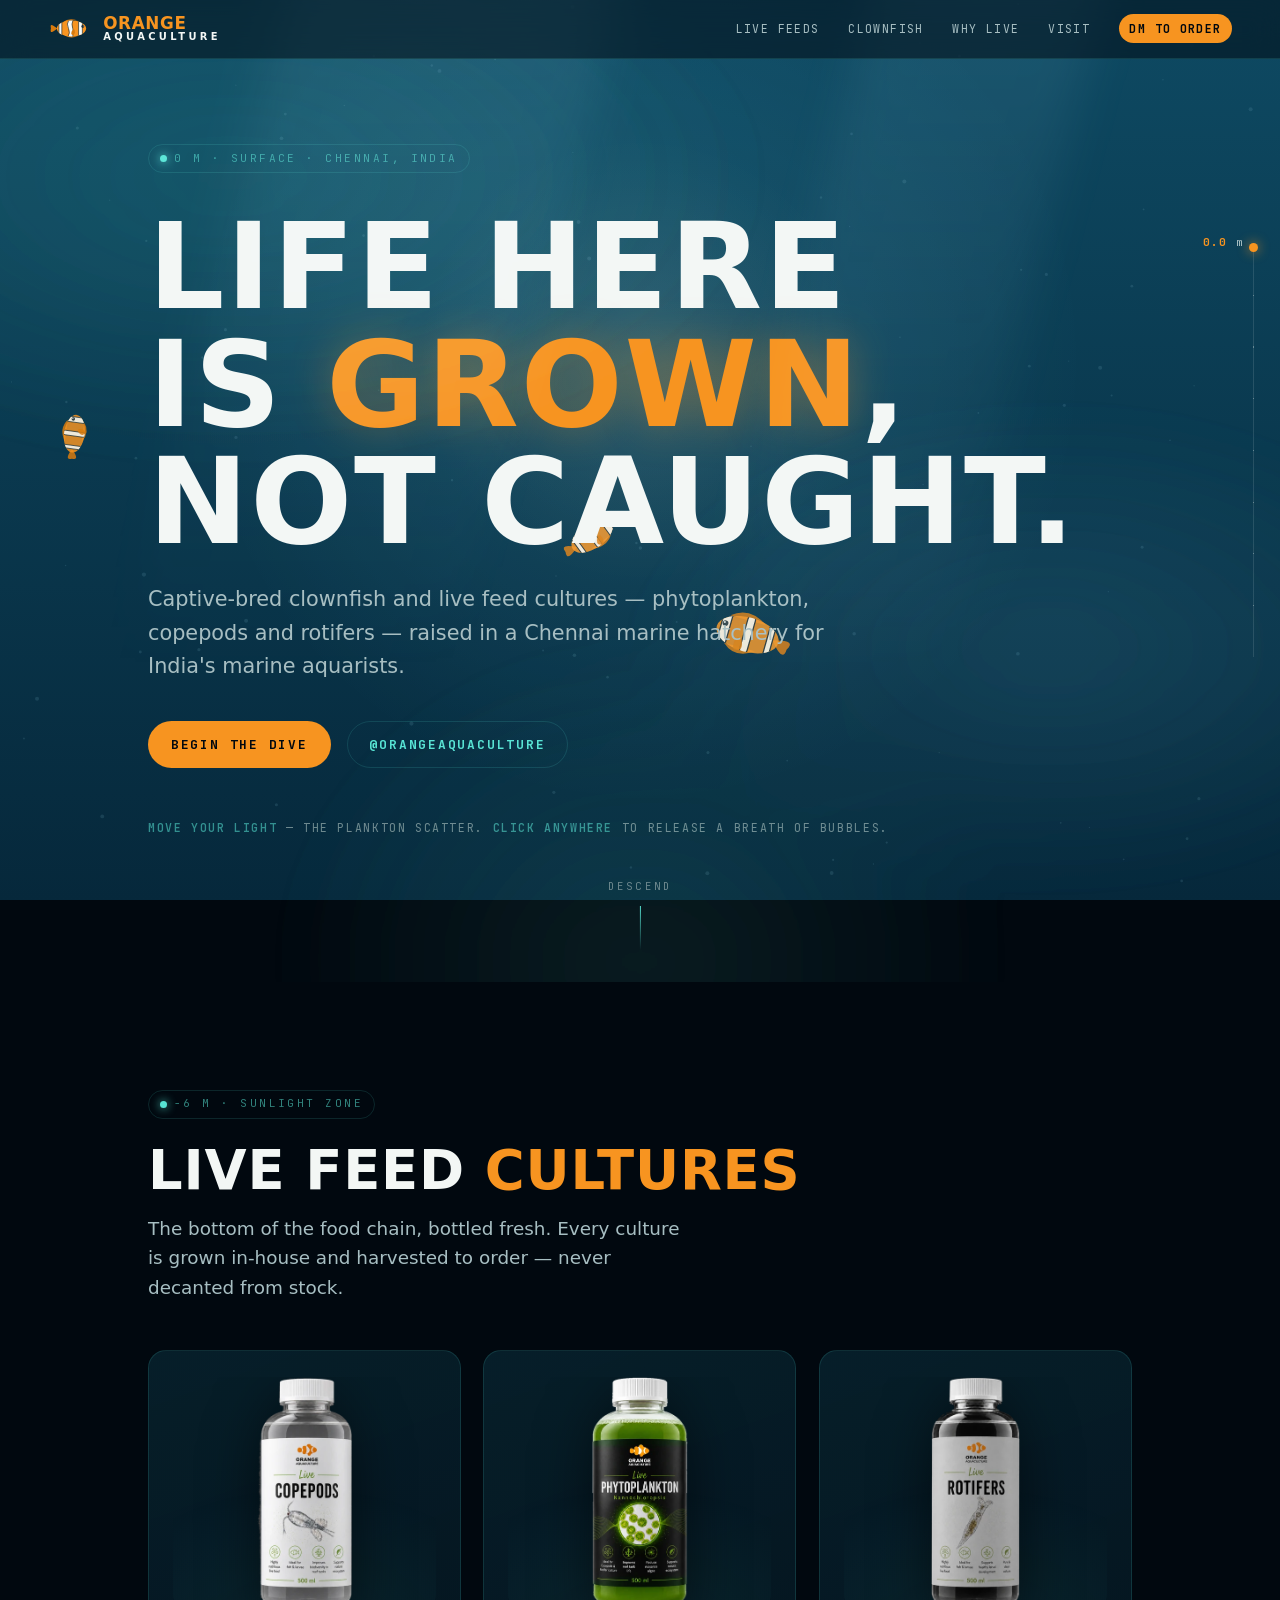
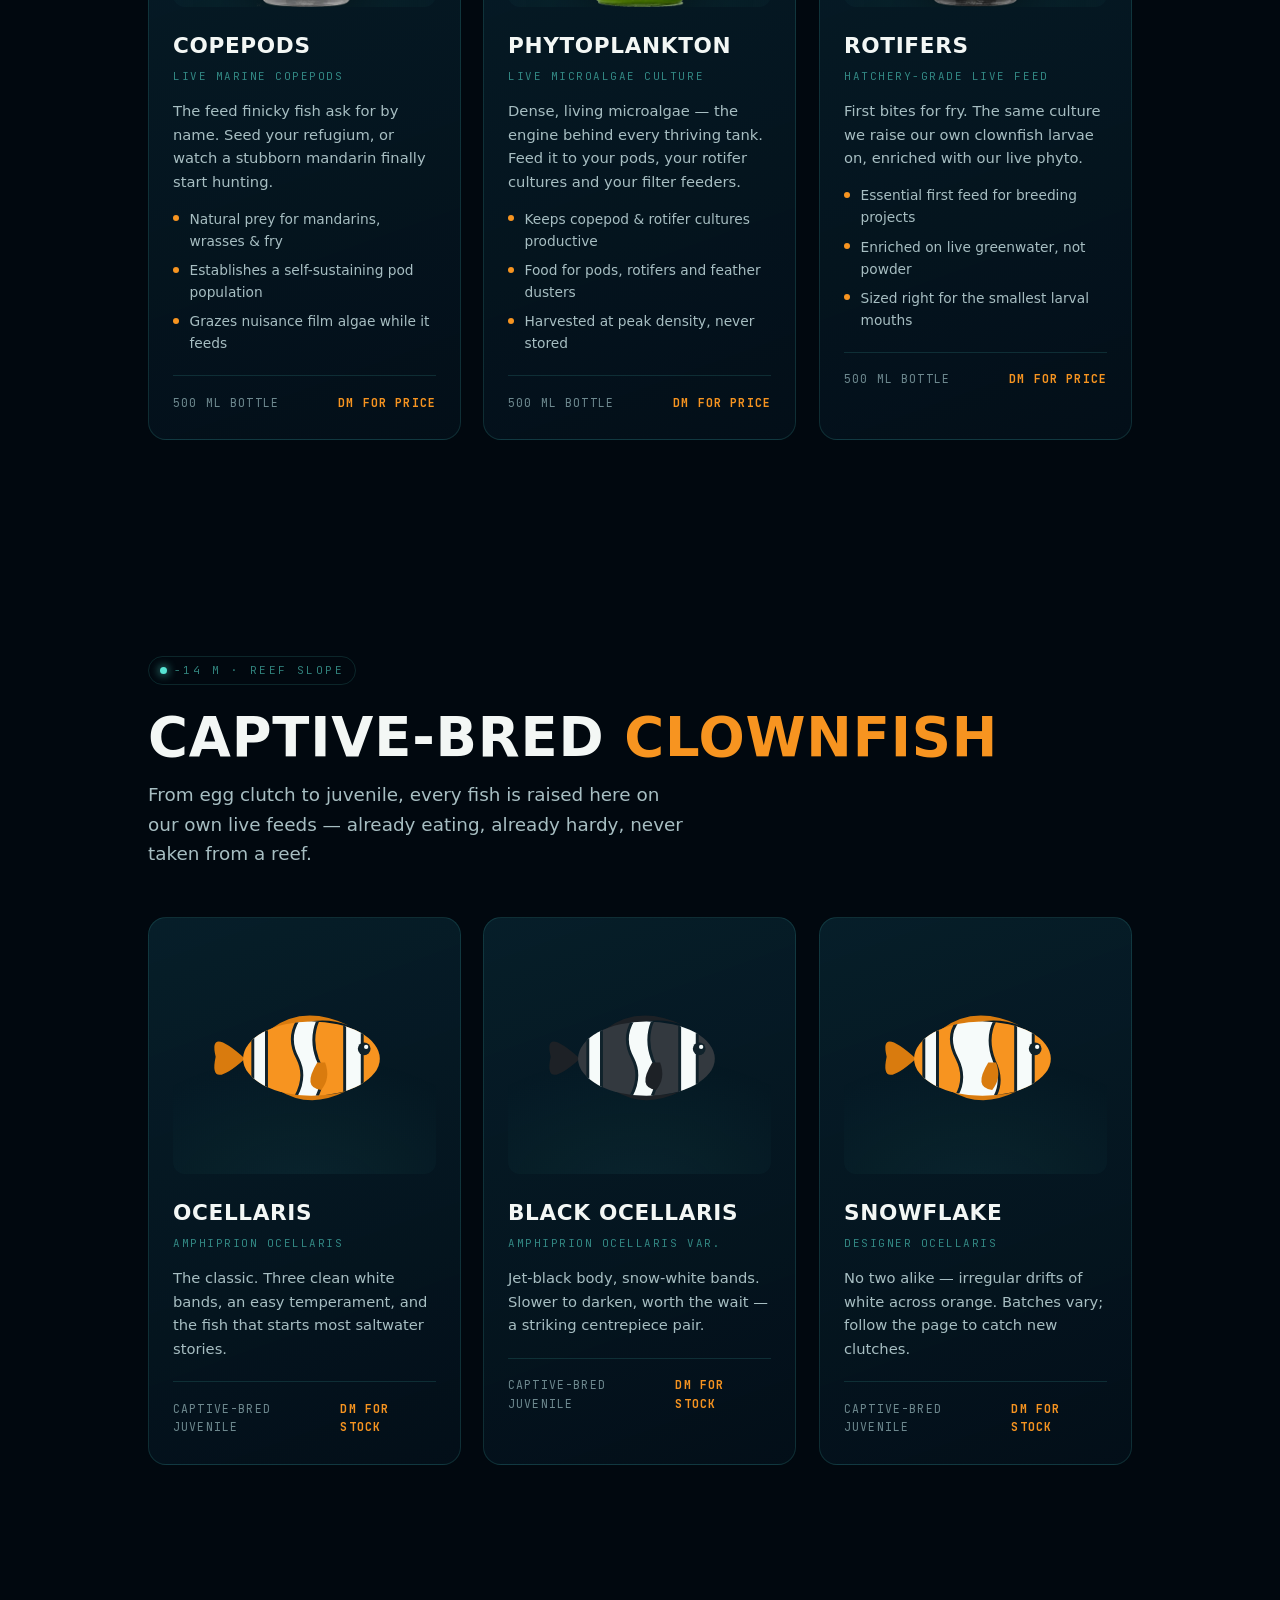
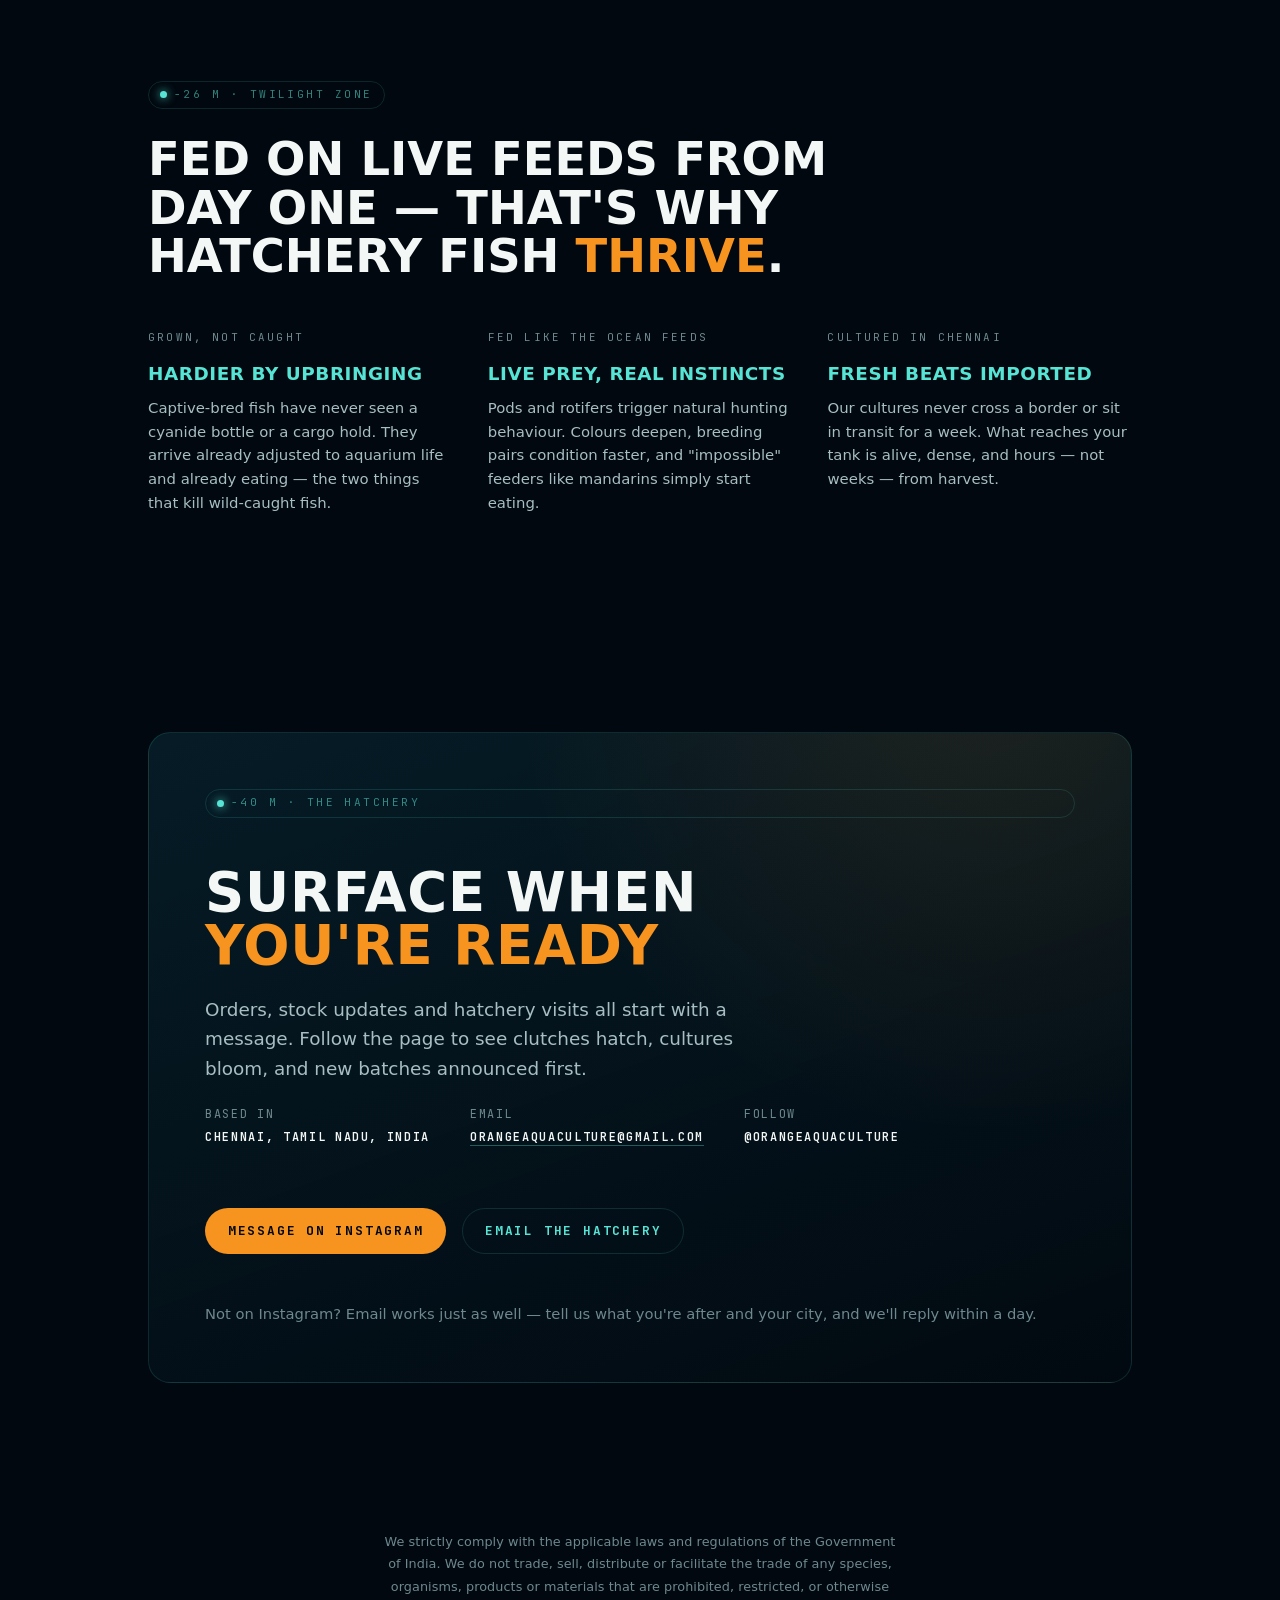
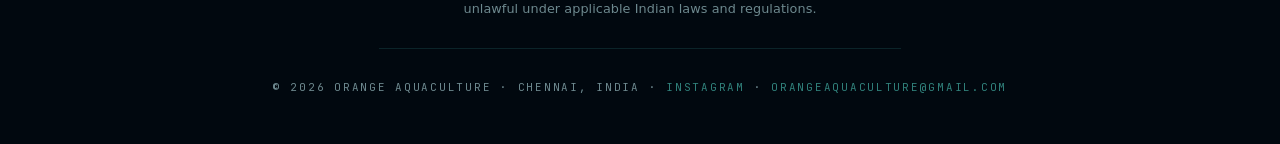
==== commit bddcaeb3: "Self-host fonts so Mac and Windows render identically The font stack led with Avenir Next and Avenir" ====
--- a/index.html
+++ b/index.html
@@ -30,6 +30,12 @@
 <meta name="twitter:title" content="Orange Aquaculture — Captive-Bred Clownfish &amp; Live Feeds, Chennai">
 <meta name="twitter:description" content="Life here is grown, not caught. Captive-bred clownfish and live phytoplankton, copepods and rotifers, raised in a Chennai marine hatchery.">
 <meta name="twitter:image" content="https://orangeaquaculture.com/assets/og-image.jpg">
+
+<!-- self-hosted fonts: preloaded so they start downloading with the stylesheet
+     rather than after it parses. crossorigin is required even same-origin. -->
+<link rel="preload" href="/assets/fonts/archivo-var.woff2" as="font" type="font/woff2" crossorigin>
+<link rel="preload" href="/assets/fonts/nunitosans-var.woff2" as="font" type="font/woff2" crossorigin>
+<link rel="preload" href="/assets/fonts/jetbrainsmono-var.woff2" as="font" type="font/woff2" crossorigin>
 
 <link rel="stylesheet" href="styles.css">
 
--- a/styles.css
+++ b/styles.css
@@ -1,5 +1,38 @@
 /* ORANGE AQUACULTURE — "The Dive" storefront
    Single committed dark theme: the page IS the water column. */
+
+/* ---------- self-hosted type ----------
+   Shipped as files so every visitor renders the same faces. The previous
+   stack led with Avenir Next, which exists on macOS and not on Windows, so
+   Windows silently fell through to Arial Narrow / Segoe UI.
+   All three are variable fonts: one file each covers every weight.
+   Latin subset only. */
+
+@font-face {
+  font-family: "Archivo";
+  font-style: normal;
+  font-weight: 100 900;
+  font-stretch: 62% 125%;
+  font-display: swap;
+  src: url(assets/fonts/archivo-var.woff2) format("woff2");
+  unicode-range: U+0000-00FF, U+0131, U+0152-0153, U+02BB-02BC, U+02C6, U+02DA, U+02DC, U+0304, U+0308, U+0329, U+2000-206F, U+20AC, U+2122, U+2191, U+2193, U+2212, U+2215, U+FEFF, U+FFFD;
+}
+@font-face {
+  font-family: "Nunito Sans";
+  font-style: normal;
+  font-weight: 200 1000;
+  font-display: swap;
+  src: url(assets/fonts/nunitosans-var.woff2) format("woff2");
+  unicode-range: U+0000-00FF, U+0131, U+0152-0153, U+02BB-02BC, U+02C6, U+02DA, U+02DC, U+0304, U+0308, U+0329, U+2000-206F, U+20AC, U+2122, U+2191, U+2193, U+2212, U+2215, U+FEFF, U+FFFD;
+}
+@font-face {
+  font-family: "JetBrains Mono";
+  font-style: normal;
+  font-weight: 100 800;
+  font-display: swap;
+  src: url(assets/fonts/jetbrainsmono-var.woff2) format("woff2");
+  unicode-range: U+0000-00FF, U+0131, U+0152-0153, U+02BB-02BC, U+02C6, U+02DA, U+02DC, U+0304, U+0308, U+0329, U+2000-206F, U+20AC, U+2122, U+2191, U+2193, U+2212, U+2215, U+FEFF, U+FFFD;
+}
 
 :root {
   --abyss: #04121d;
@@ -14,9 +47,12 @@
   --seafog-dim: #6d888e;
   --line: rgba(87, 228, 212, 0.14);
 
-  --display: "Avenir Next Condensed", "Arial Narrow", "Helvetica Neue", system-ui, sans-serif;
-  --body: "Avenir Next", "Segoe UI", system-ui, -apple-system, sans-serif;
-  --mono: ui-monospace, "SF Mono", "Cascadia Code", Menlo, Consolas, monospace;
+  /* Archivo carries a width axis; --display-stretch is the condensed cut that
+     stands in for Avenir Next Condensed. Tune it here, not per-rule. */
+  --display: "Archivo", "Avenir Next Condensed", "Arial Narrow", system-ui, sans-serif;
+  --display-stretch: 75%;
+  --body: "Nunito Sans", "Avenir Next", "Segoe UI", system-ui, sans-serif;
+  --mono: "JetBrains Mono", ui-monospace, "SF Mono", Consolas, monospace;
 
   --mx: 50vw;
   --my: 40vh;
@@ -32,6 +68,10 @@
   background: var(--abyss-deep);
   overflow-x: hidden;
   line-height: 1.6;
+  /* light text on a dark ground gains apparent weight; smoothing keeps the
+     macOS render from sitting heavier than the Windows one */
+  -webkit-font-smoothing: antialiased;
+  -moz-osx-font-smoothing: grayscale;
 }
 
 ::selection { background: var(--orange); color: var(--abyss-deep); }
@@ -106,6 +146,7 @@
 
 .brand-word {
   font-family: var(--display);
+  font-stretch: var(--display-stretch);
   line-height: 1.05;
   letter-spacing: 0.04em;
 }
@@ -183,6 +224,7 @@
 
 h1, h2 {
   font-family: var(--display);
+  font-stretch: var(--display-stretch);
   font-weight: 800;
   text-transform: uppercase;
   color: var(--foam);
@@ -432,6 +474,7 @@
 
 .card h3 {
   font-family: var(--display);
+  font-stretch: var(--display-stretch);
   font-weight: 800;
   text-transform: uppercase;
   letter-spacing: 0.03em;
@@ -529,6 +572,7 @@
 
 .pull {
   font-family: var(--display);
+  font-stretch: var(--display-stretch);
   font-weight: 800;
   text-transform: uppercase;
   font-size: clamp(1.7rem, 4.5vw, 2.9rem);
@@ -546,6 +590,8 @@
 }
 .why-grid h3 {
   font-family: var(--display);
+  font-stretch: var(--display-stretch);
+  font-weight: 700;
   text-transform: uppercase;
   letter-spacing: 0.03em;
   font-size: 1.15rem;
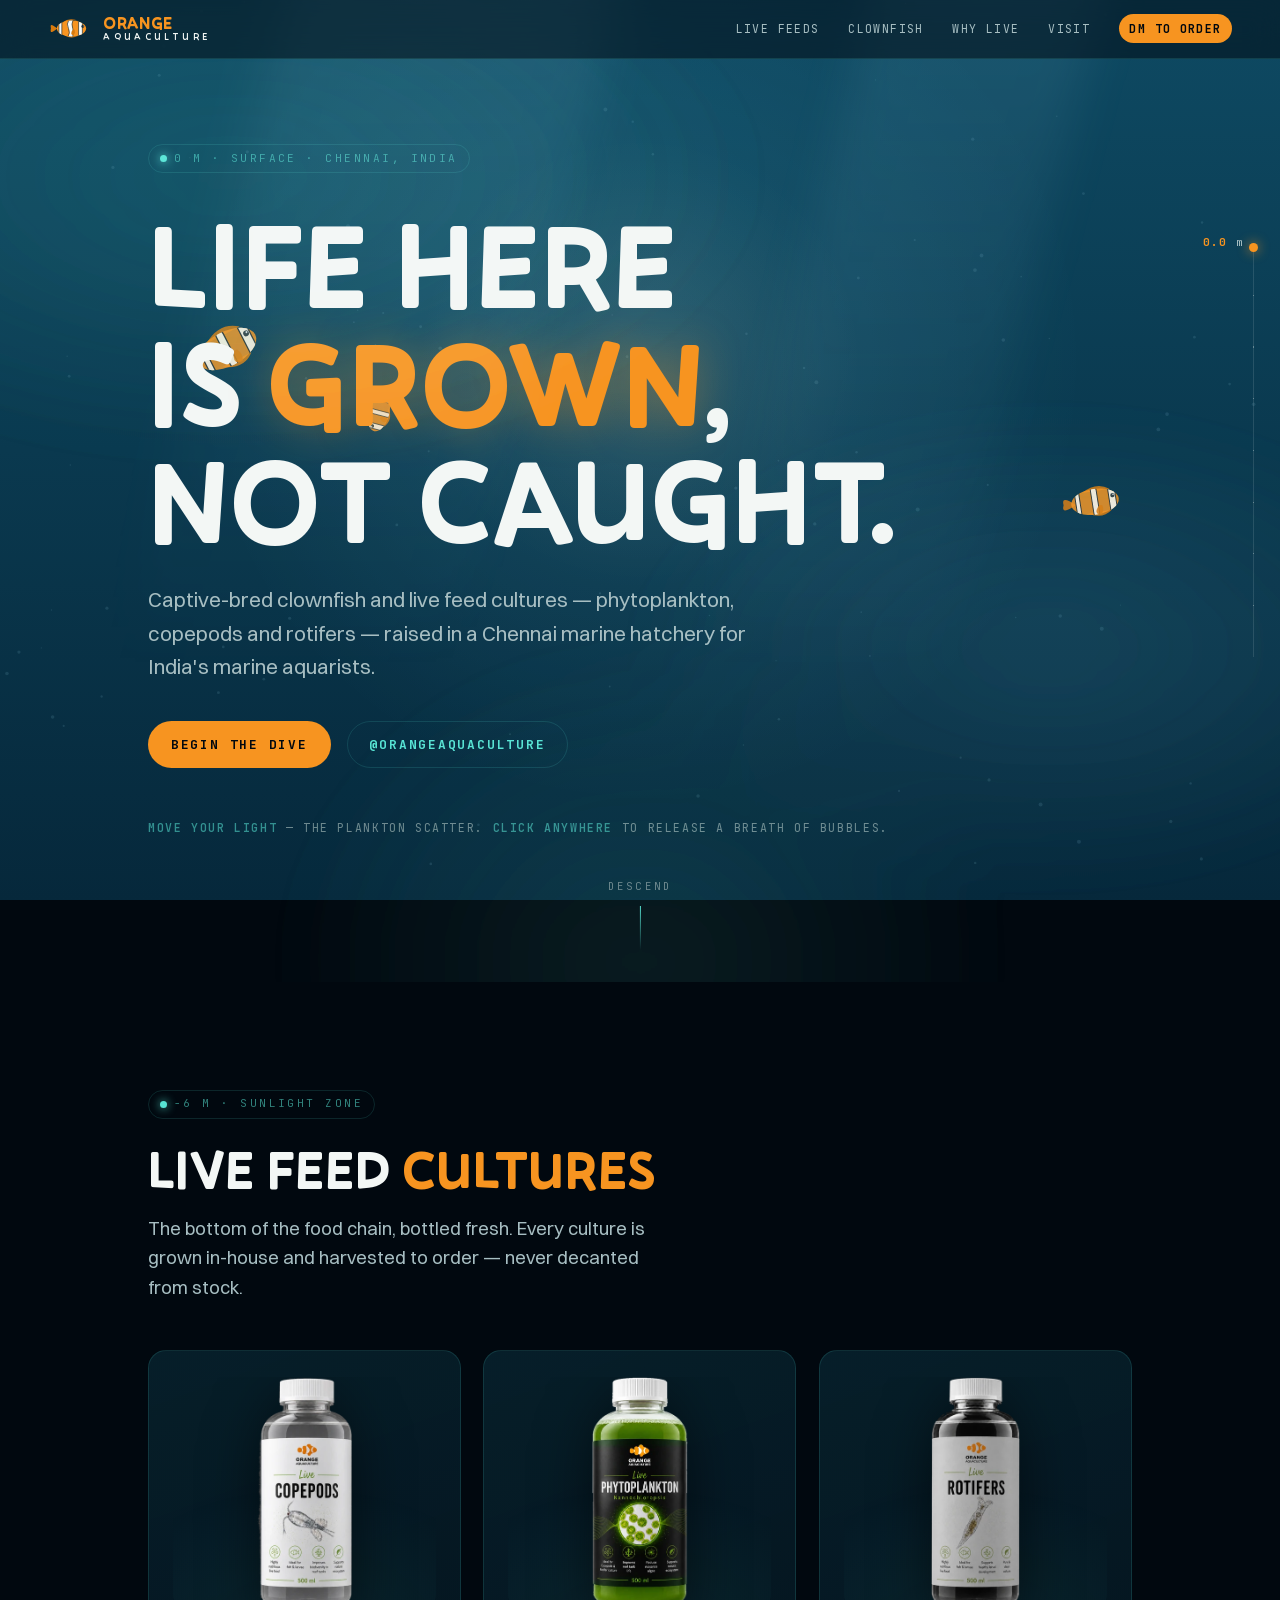
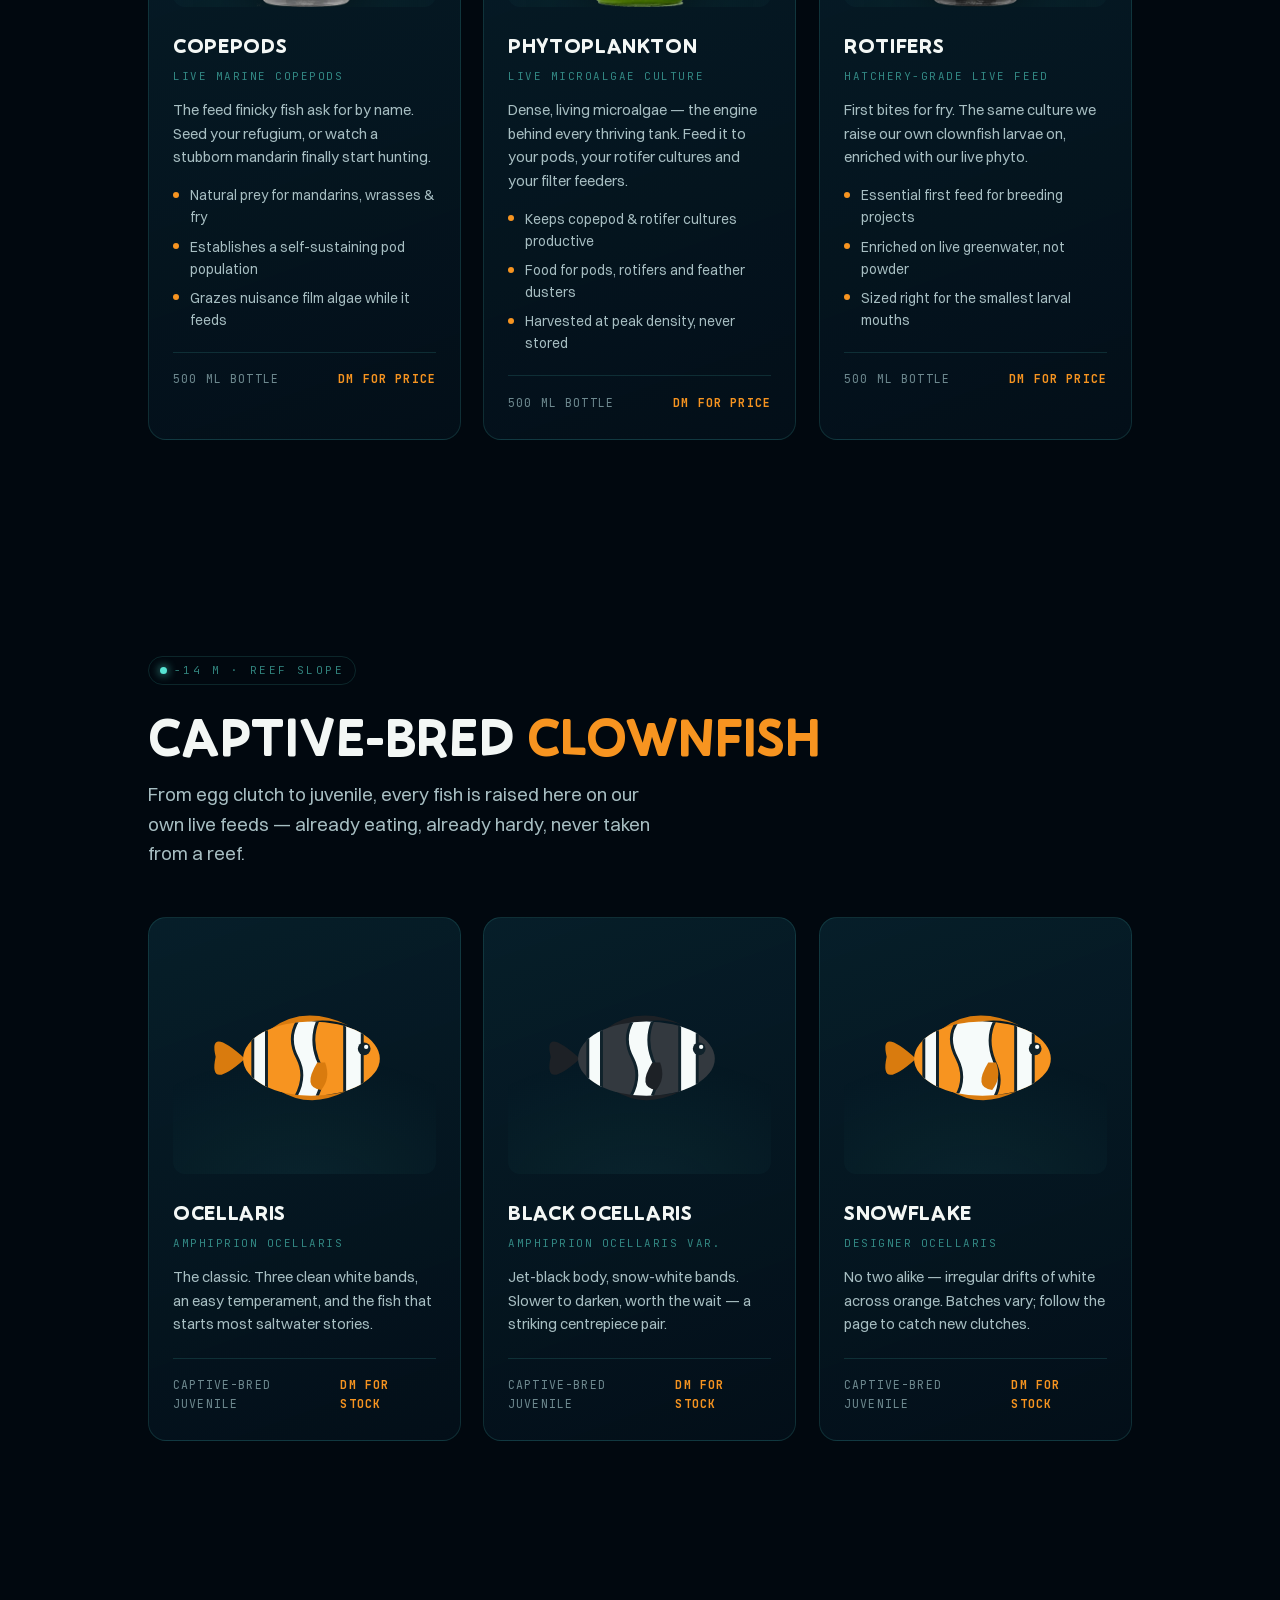
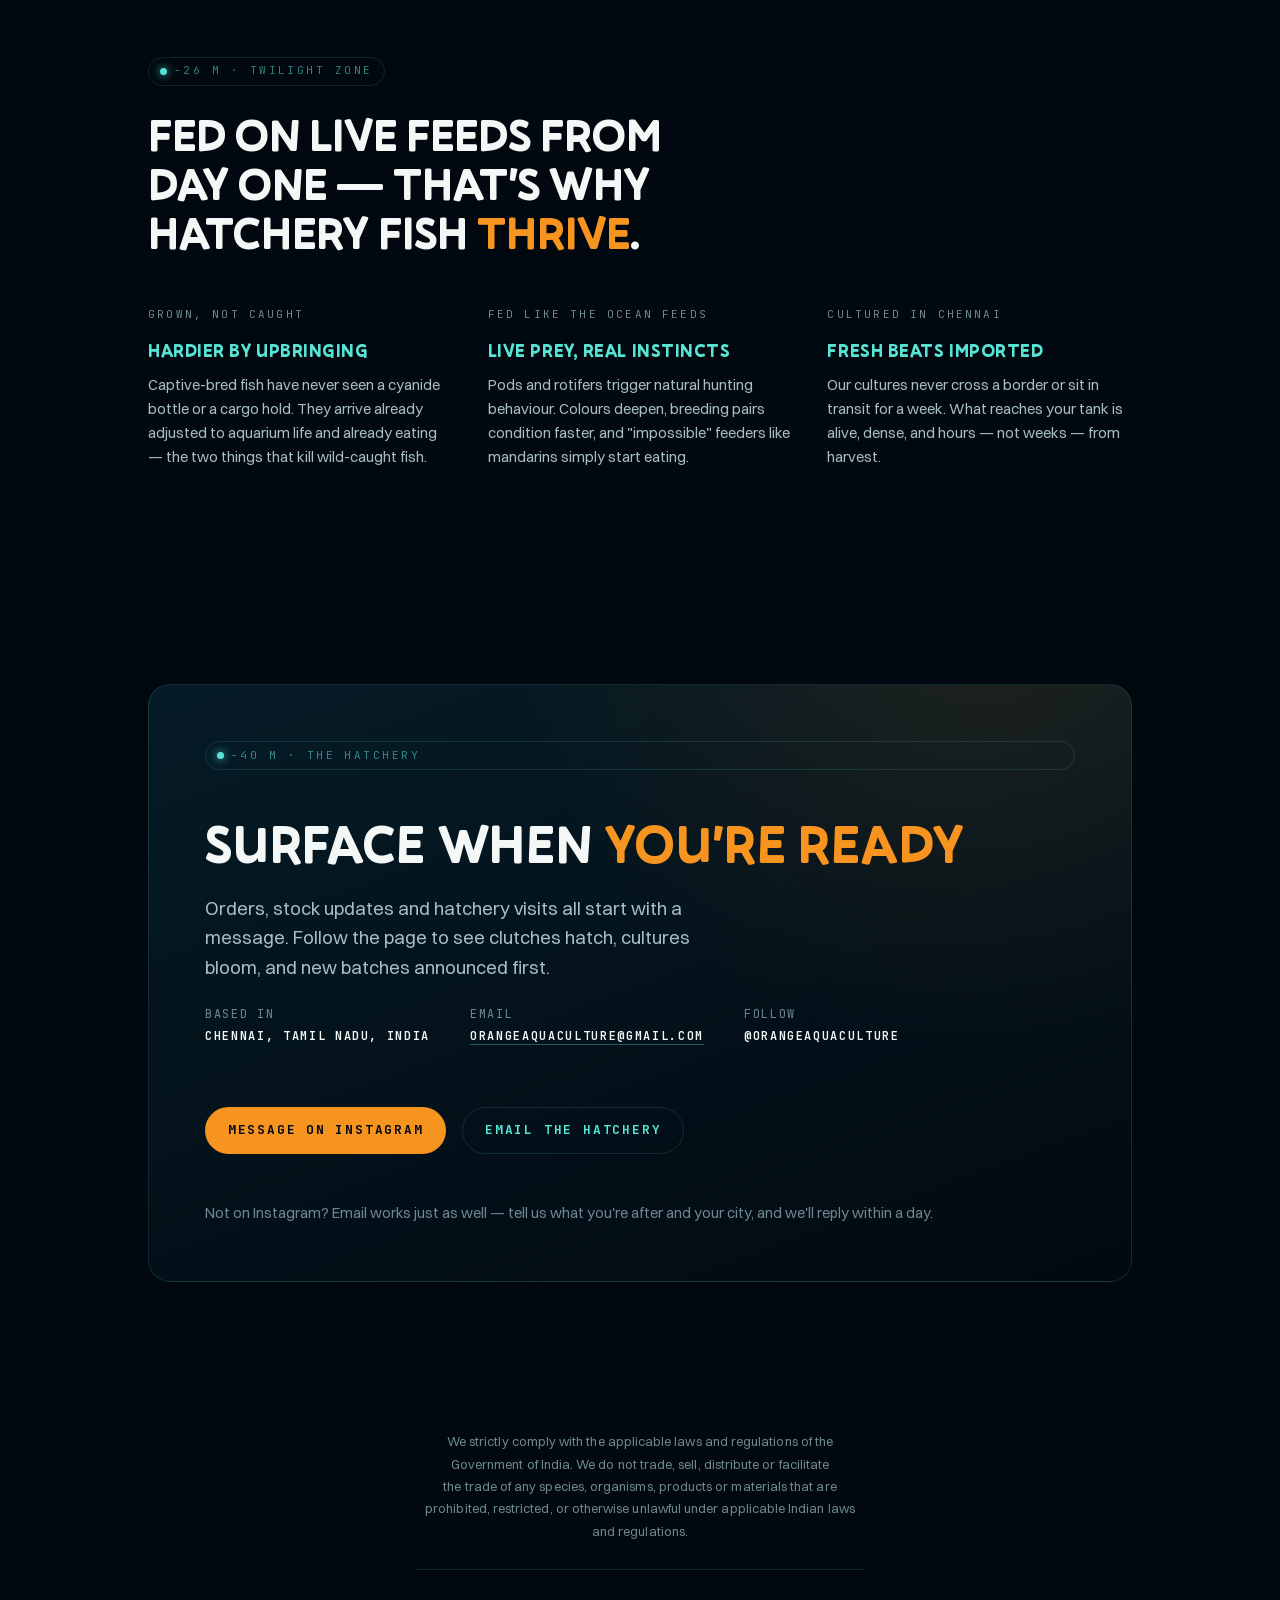
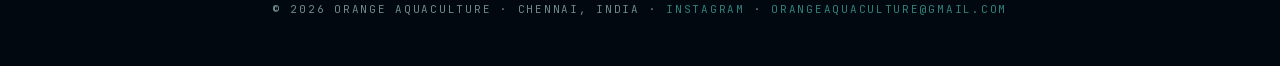
==== commit 6da740dc: "Switch display and body type to Pally and Switzer Archivo was chosen for metric compatibility with t" ====
--- a/index.html
+++ b/index.html
@@ -33,8 +33,8 @@
 
 <!-- self-hosted fonts: preloaded so they start downloading with the stylesheet
      rather than after it parses. crossorigin is required even same-origin. -->
-<link rel="preload" href="/assets/fonts/archivo-var.woff2" as="font" type="font/woff2" crossorigin>
-<link rel="preload" href="/assets/fonts/nunitosans-var.woff2" as="font" type="font/woff2" crossorigin>
+<link rel="preload" href="/assets/fonts/pally-700.woff2" as="font" type="font/woff2" crossorigin>
+<link rel="preload" href="/assets/fonts/switzer-400.woff2" as="font" type="font/woff2" crossorigin>
 <link rel="preload" href="/assets/fonts/jetbrainsmono-var.woff2" as="font" type="font/woff2" crossorigin>
 
 <link rel="stylesheet" href="styles.css">
--- a/styles.css
+++ b/styles.css
@@ -2,28 +2,49 @@
    Single committed dark theme: the page IS the water column. */
 
 /* ---------- self-hosted type ----------
-   Shipped as files so every visitor renders the same faces. The previous
-   stack led with Avenir Next, which exists on macOS and not on Windows, so
-   Windows silently fell through to Arial Narrow / Segoe UI.
-   All three are variable fonts: one file each covers every weight.
-   Latin subset only. */
+   Shipped as files so every visitor renders the same faces. The old stack led
+   with Avenir Next, which exists on macOS and not on Windows, so Windows
+   silently fell through to Arial Narrow / Segoe UI.
+
+   Pally (display) and Switzer (body) are from the Indian Type Foundry and ship
+   as one file per weight — Pally exists only at 400/500/700, so nothing here
+   may ask for 800 or the browser will fake a bold. JetBrains Mono is variable
+   and Latin-subset, which is why it alone declares a unicode-range. */
 
 @font-face {
-  font-family: "Archivo";
+  font-family: "Pally";
   font-style: normal;
-  font-weight: 100 900;
-  font-stretch: 62% 125%;
+  font-weight: 400;
   font-display: swap;
-  src: url(assets/fonts/archivo-var.woff2) format("woff2");
-  unicode-range: U+0000-00FF, U+0131, U+0152-0153, U+02BB-02BC, U+02C6, U+02DA, U+02DC, U+0304, U+0308, U+0329, U+2000-206F, U+20AC, U+2122, U+2191, U+2193, U+2212, U+2215, U+FEFF, U+FFFD;
+  src: url(assets/fonts/pally-400.woff2) format("woff2");
 }
 @font-face {
-  font-family: "Nunito Sans";
+  font-family: "Pally";
   font-style: normal;
-  font-weight: 200 1000;
+  font-weight: 500;
   font-display: swap;
-  src: url(assets/fonts/nunitosans-var.woff2) format("woff2");
-  unicode-range: U+0000-00FF, U+0131, U+0152-0153, U+02BB-02BC, U+02C6, U+02DA, U+02DC, U+0304, U+0308, U+0329, U+2000-206F, U+20AC, U+2122, U+2191, U+2193, U+2212, U+2215, U+FEFF, U+FFFD;
+  src: url(assets/fonts/pally-500.woff2) format("woff2");
+}
+@font-face {
+  font-family: "Pally";
+  font-style: normal;
+  font-weight: 700;
+  font-display: swap;
+  src: url(assets/fonts/pally-700.woff2) format("woff2");
+}
+@font-face {
+  font-family: "Switzer";
+  font-style: normal;
+  font-weight: 400;
+  font-display: swap;
+  src: url(assets/fonts/switzer-400.woff2) format("woff2");
+}
+@font-face {
+  font-family: "Switzer";
+  font-style: normal;
+  font-weight: 500;
+  font-display: swap;
+  src: url(assets/fonts/switzer-500.woff2) format("woff2");
 }
 @font-face {
   font-family: "JetBrains Mono";
@@ -47,11 +68,12 @@
   --seafog-dim: #6d888e;
   --line: rgba(87, 228, 212, 0.14);
 
-  /* Archivo carries a width axis; --display-stretch is the condensed cut that
-     stands in for Avenir Next Condensed. Tune it here, not per-rule. */
-  --display: "Archivo", "Avenir Next Condensed", "Arial Narrow", system-ui, sans-serif;
-  --display-stretch: 75%;
-  --body: "Nunito Sans", "Avenir Next", "Segoe UI", system-ui, sans-serif;
+  /* Pally is normal width, not condensed like the face it replaces, so display
+     type runs about 7% wider. The existing clamp() sizes absorb that, but any
+     future headline copy needs checking at 390px before it ships. */
+  --display: "Pally", "Avenir Next", system-ui, sans-serif;
+  --display-bold: 700;
+  --body: "Switzer", "Avenir Next", "Segoe UI", system-ui, sans-serif;
   --mono: "JetBrains Mono", ui-monospace, "SF Mono", Consolas, monospace;
 
   --mx: 50vw;
@@ -146,20 +168,19 @@
 
 .brand-word {
   font-family: var(--display);
-  font-stretch: var(--display-stretch);
   line-height: 1.05;
   letter-spacing: 0.04em;
 }
 .brand-word .b1 {
   display: block;
   font-size: 1.05rem;
-  font-weight: 800;
+  font-weight: var(--display-bold);
   color: var(--orange);
 }
 .brand-word .b2 {
   display: block;
   font-size: 0.62rem;
-  font-weight: 600;
+  font-weight: 500;
   letter-spacing: 0.34em;
   color: var(--foam);
 }
@@ -224,8 +245,7 @@
 
 h1, h2 {
   font-family: var(--display);
-  font-stretch: var(--display-stretch);
-  font-weight: 800;
+  font-weight: var(--display-bold);
   text-transform: uppercase;
   color: var(--foam);
   letter-spacing: 0.015em;
@@ -474,8 +494,7 @@
 
 .card h3 {
   font-family: var(--display);
-  font-stretch: var(--display-stretch);
-  font-weight: 800;
+  font-weight: var(--display-bold);
   text-transform: uppercase;
   letter-spacing: 0.03em;
   font-size: 1.35rem;
@@ -572,8 +591,7 @@
 
 .pull {
   font-family: var(--display);
-  font-stretch: var(--display-stretch);
-  font-weight: 800;
+  font-weight: var(--display-bold);
   text-transform: uppercase;
   font-size: clamp(1.7rem, 4.5vw, 2.9rem);
   line-height: 1.05;
@@ -590,8 +608,7 @@
 }
 .why-grid h3 {
   font-family: var(--display);
-  font-stretch: var(--display-stretch);
-  font-weight: 700;
+  font-weight: var(--display-bold);
   text-transform: uppercase;
   letter-spacing: 0.03em;
   font-size: 1.15rem;
